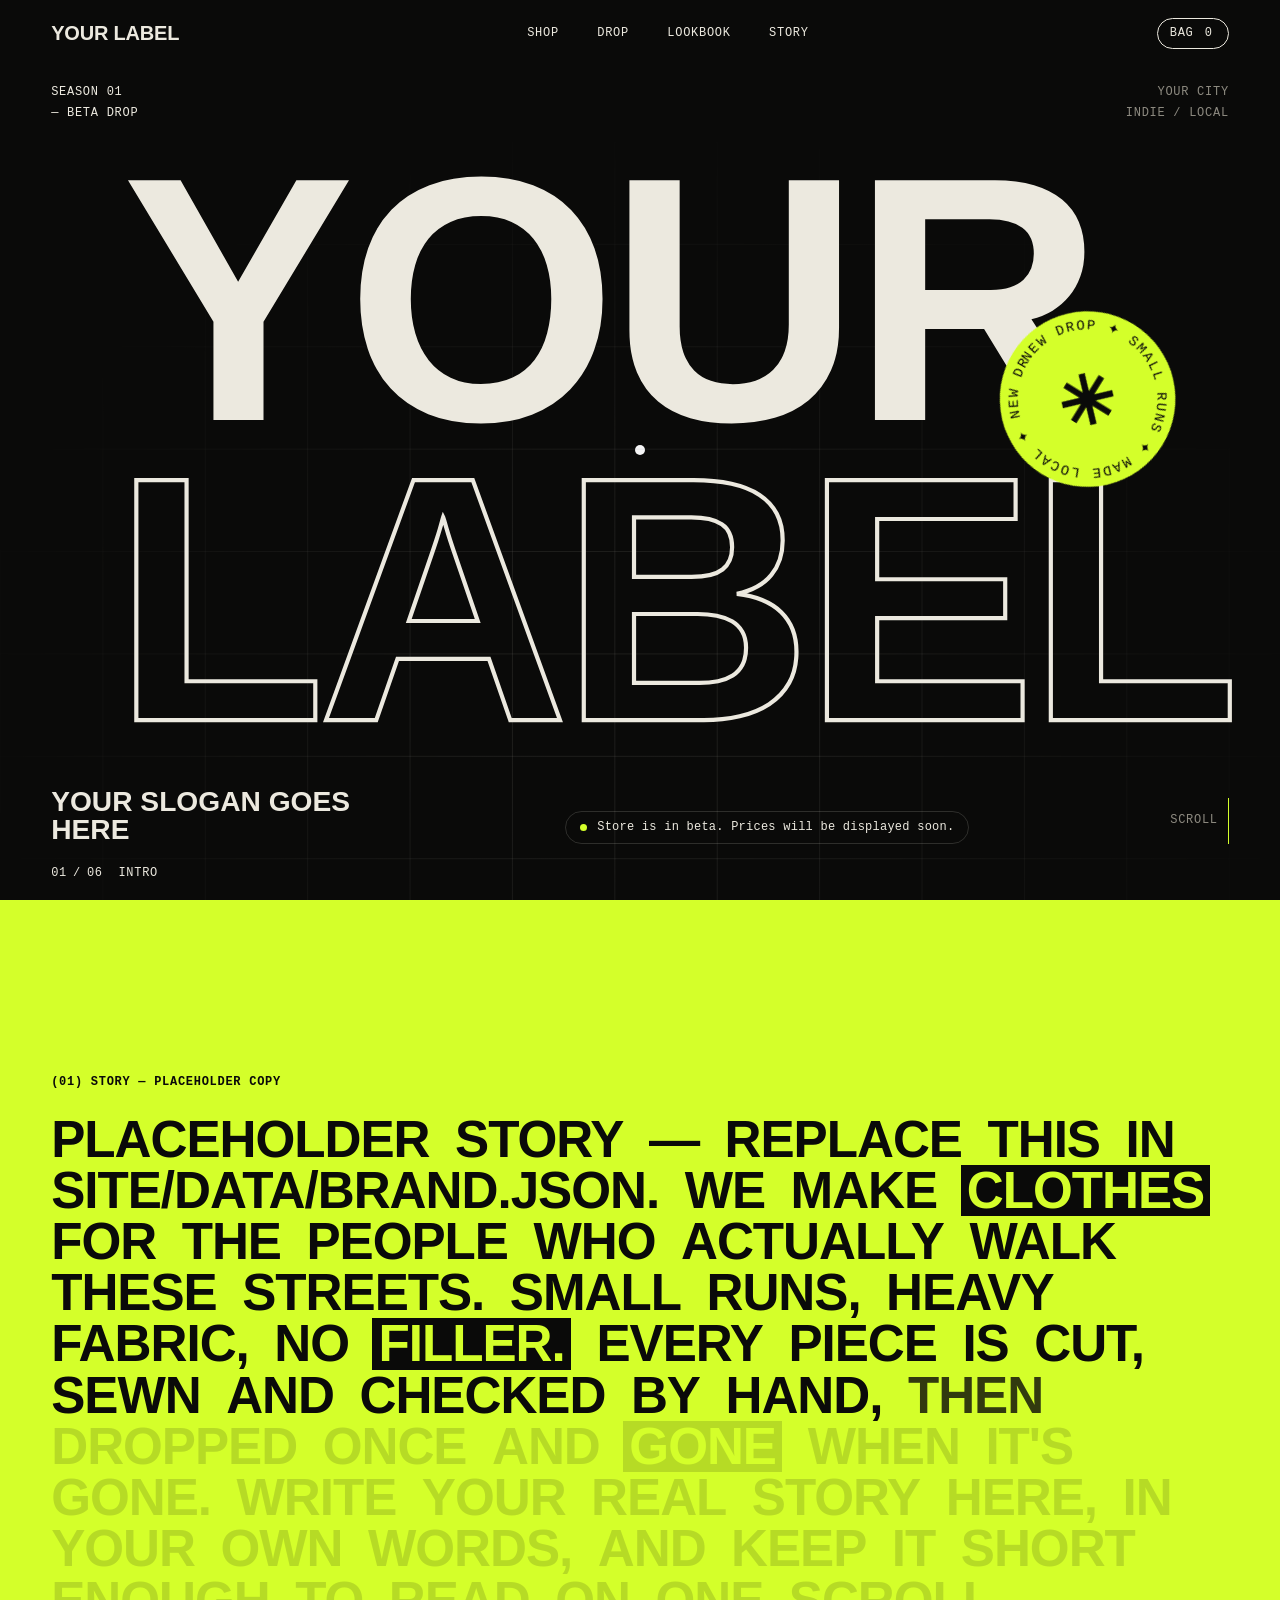
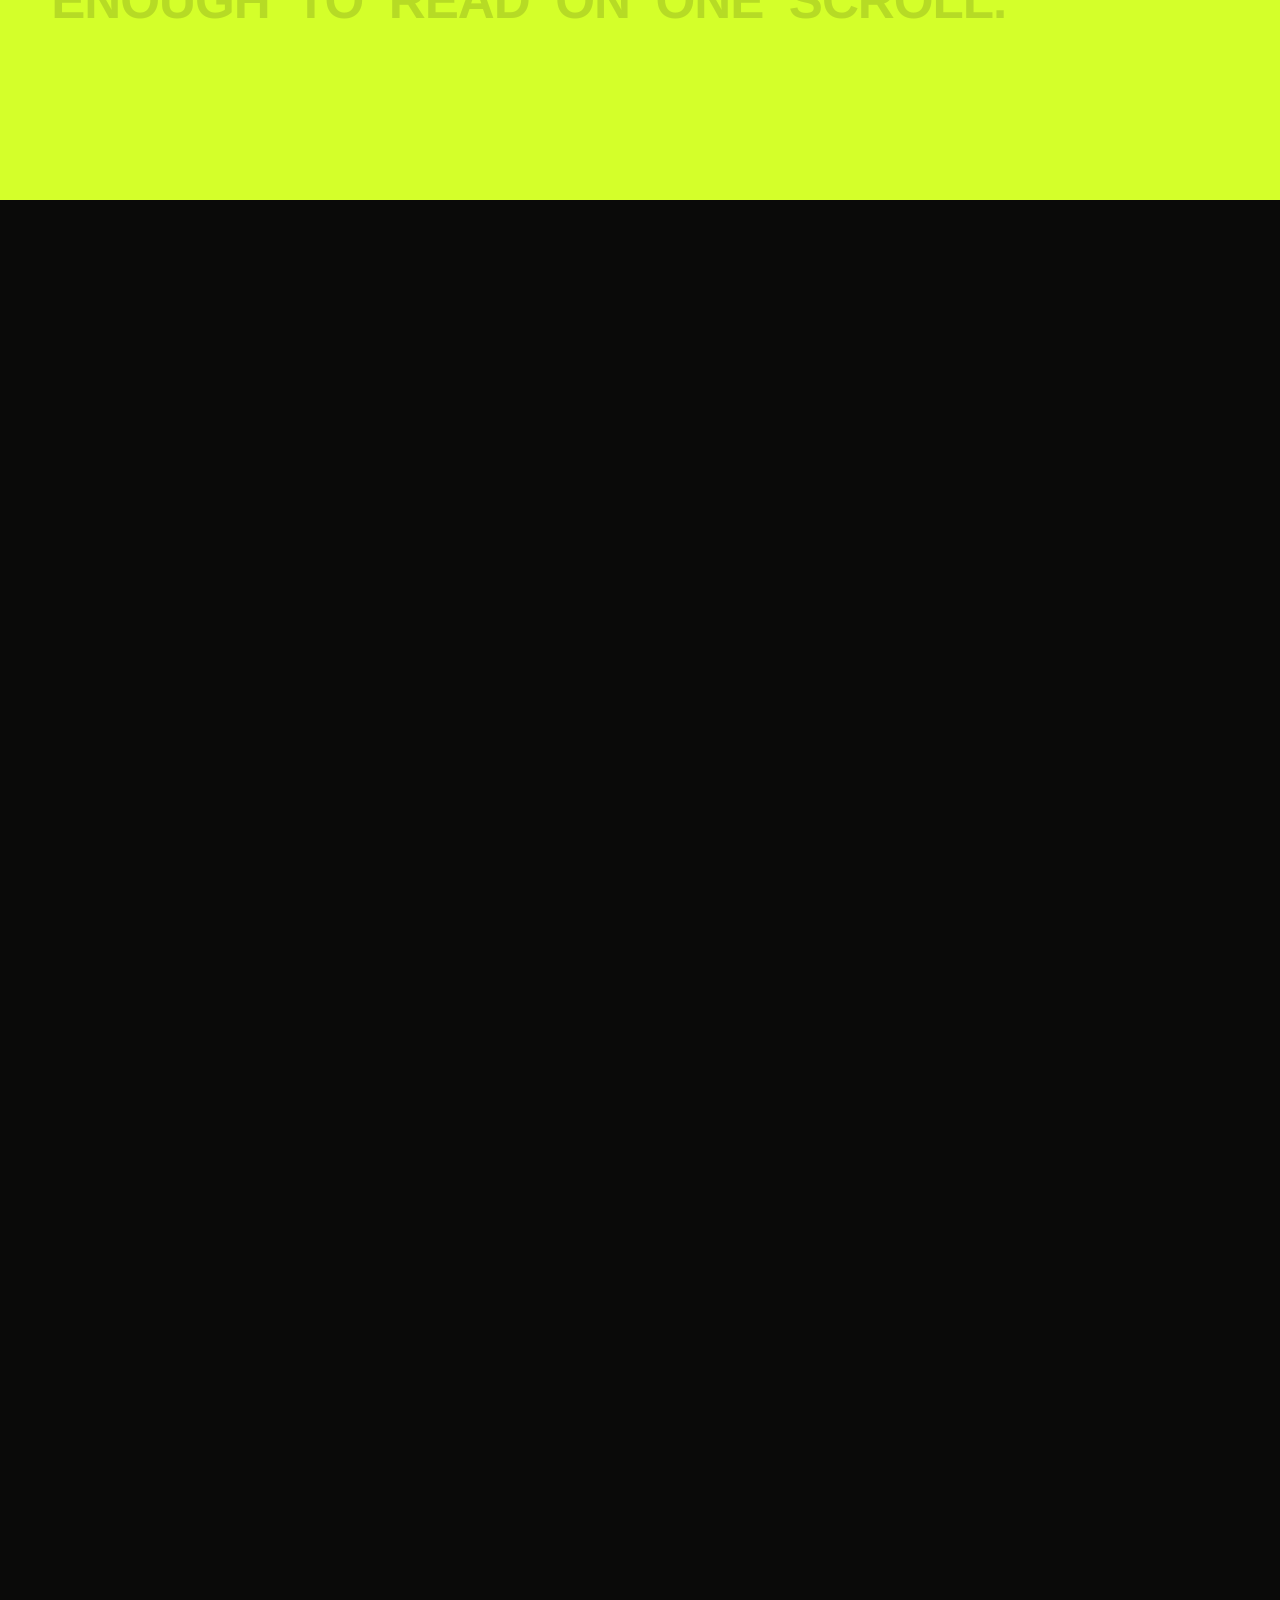
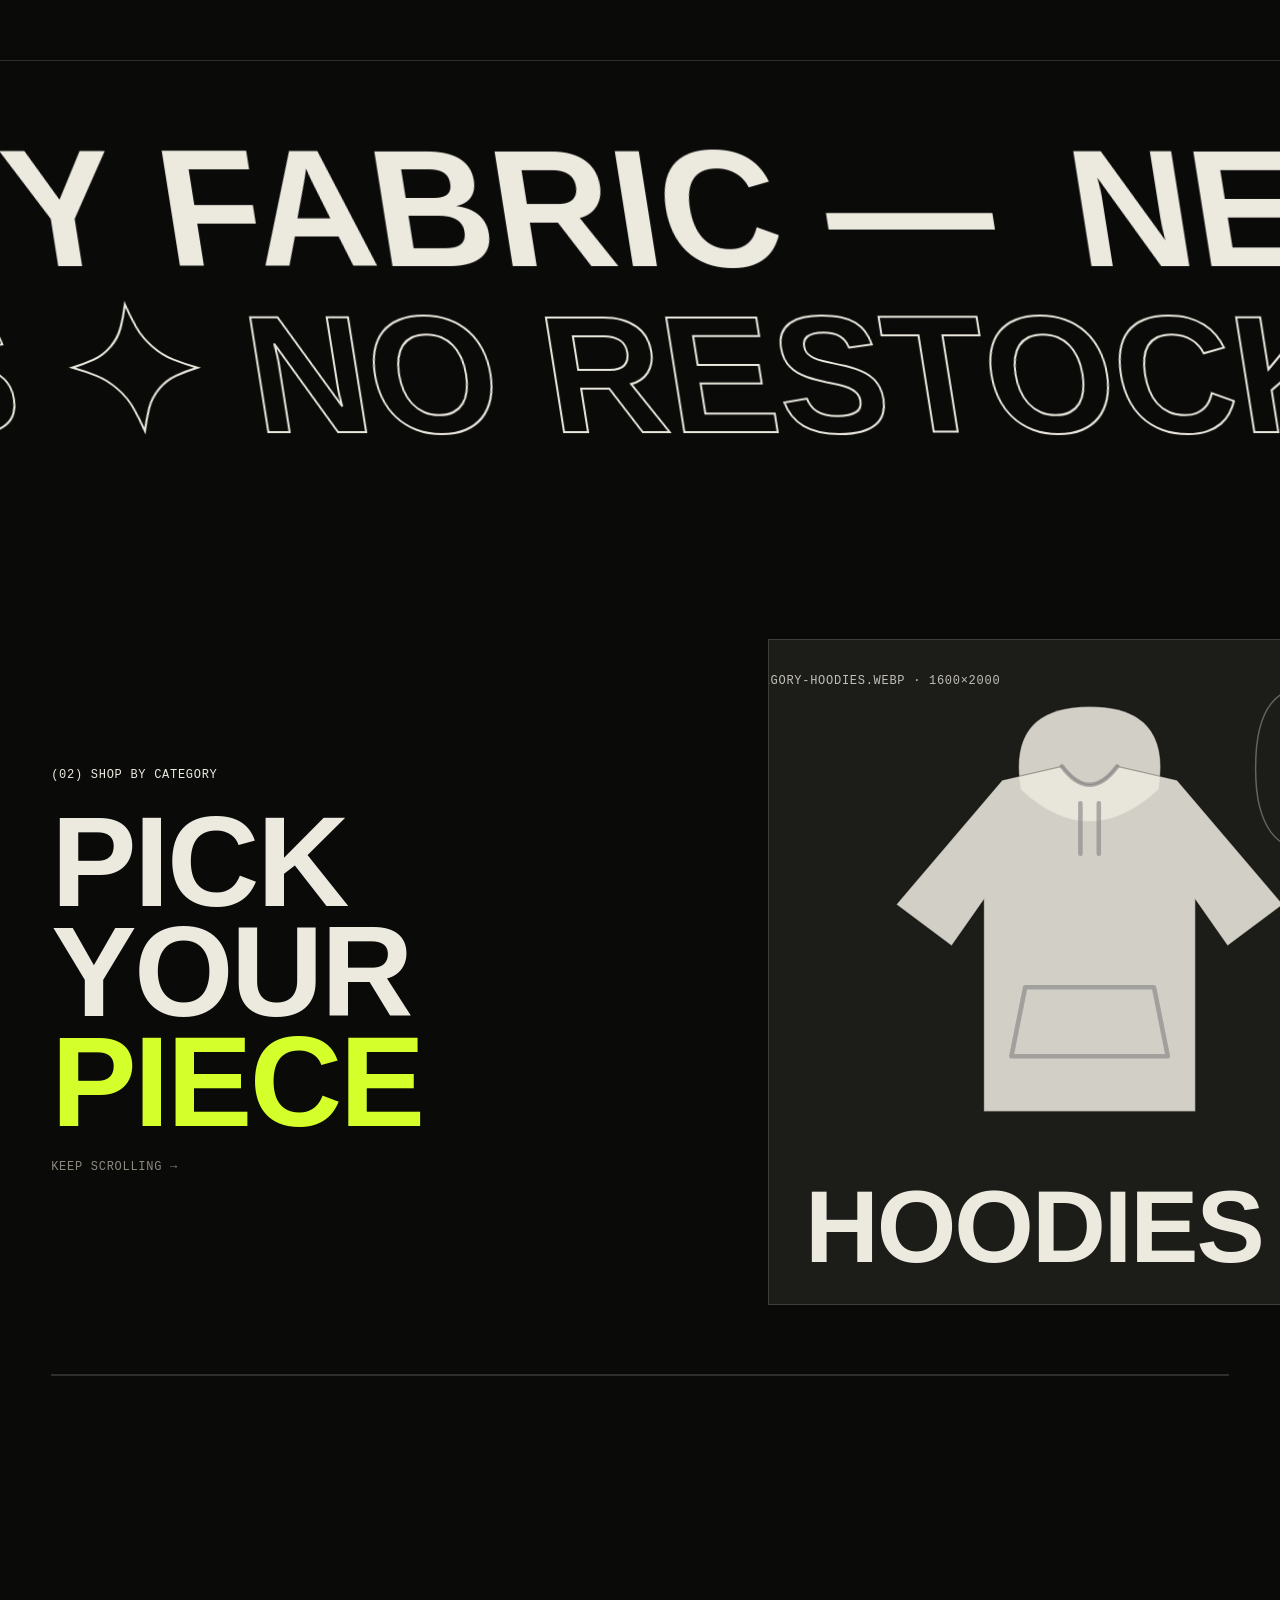
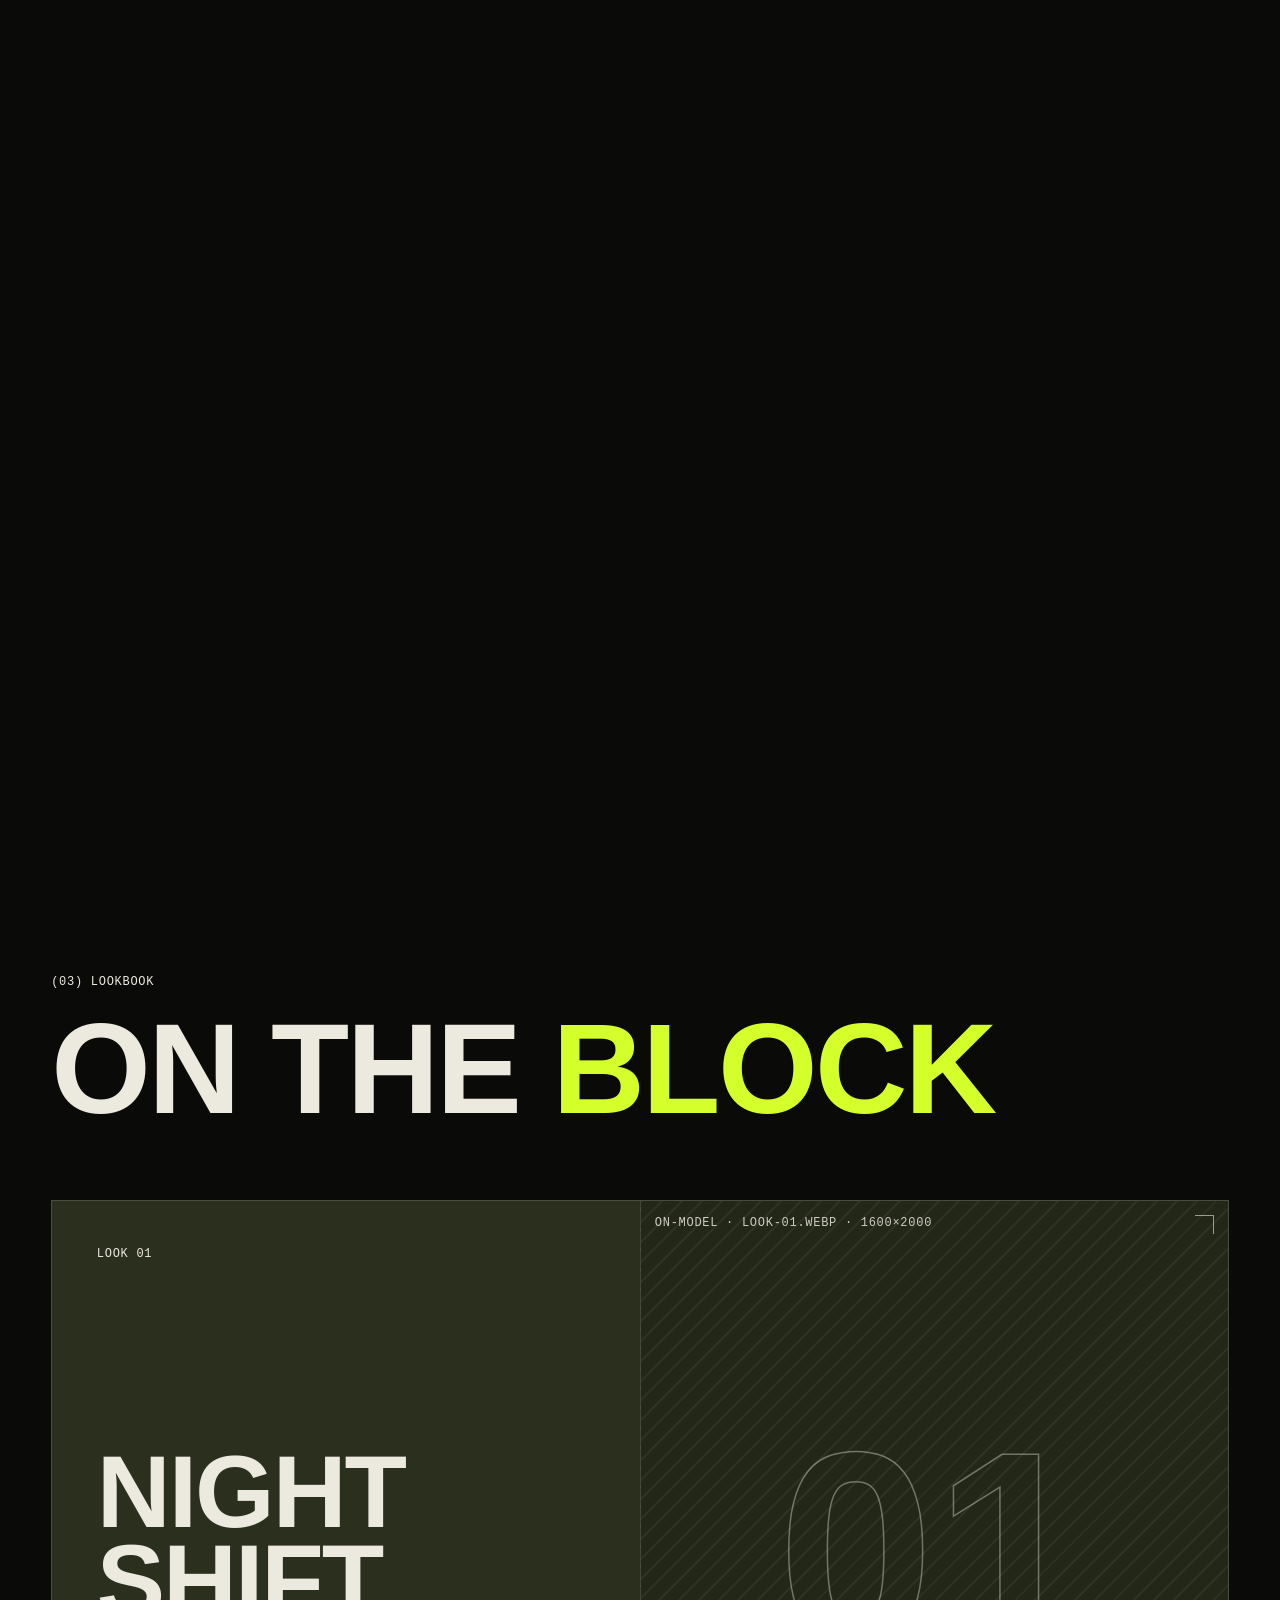
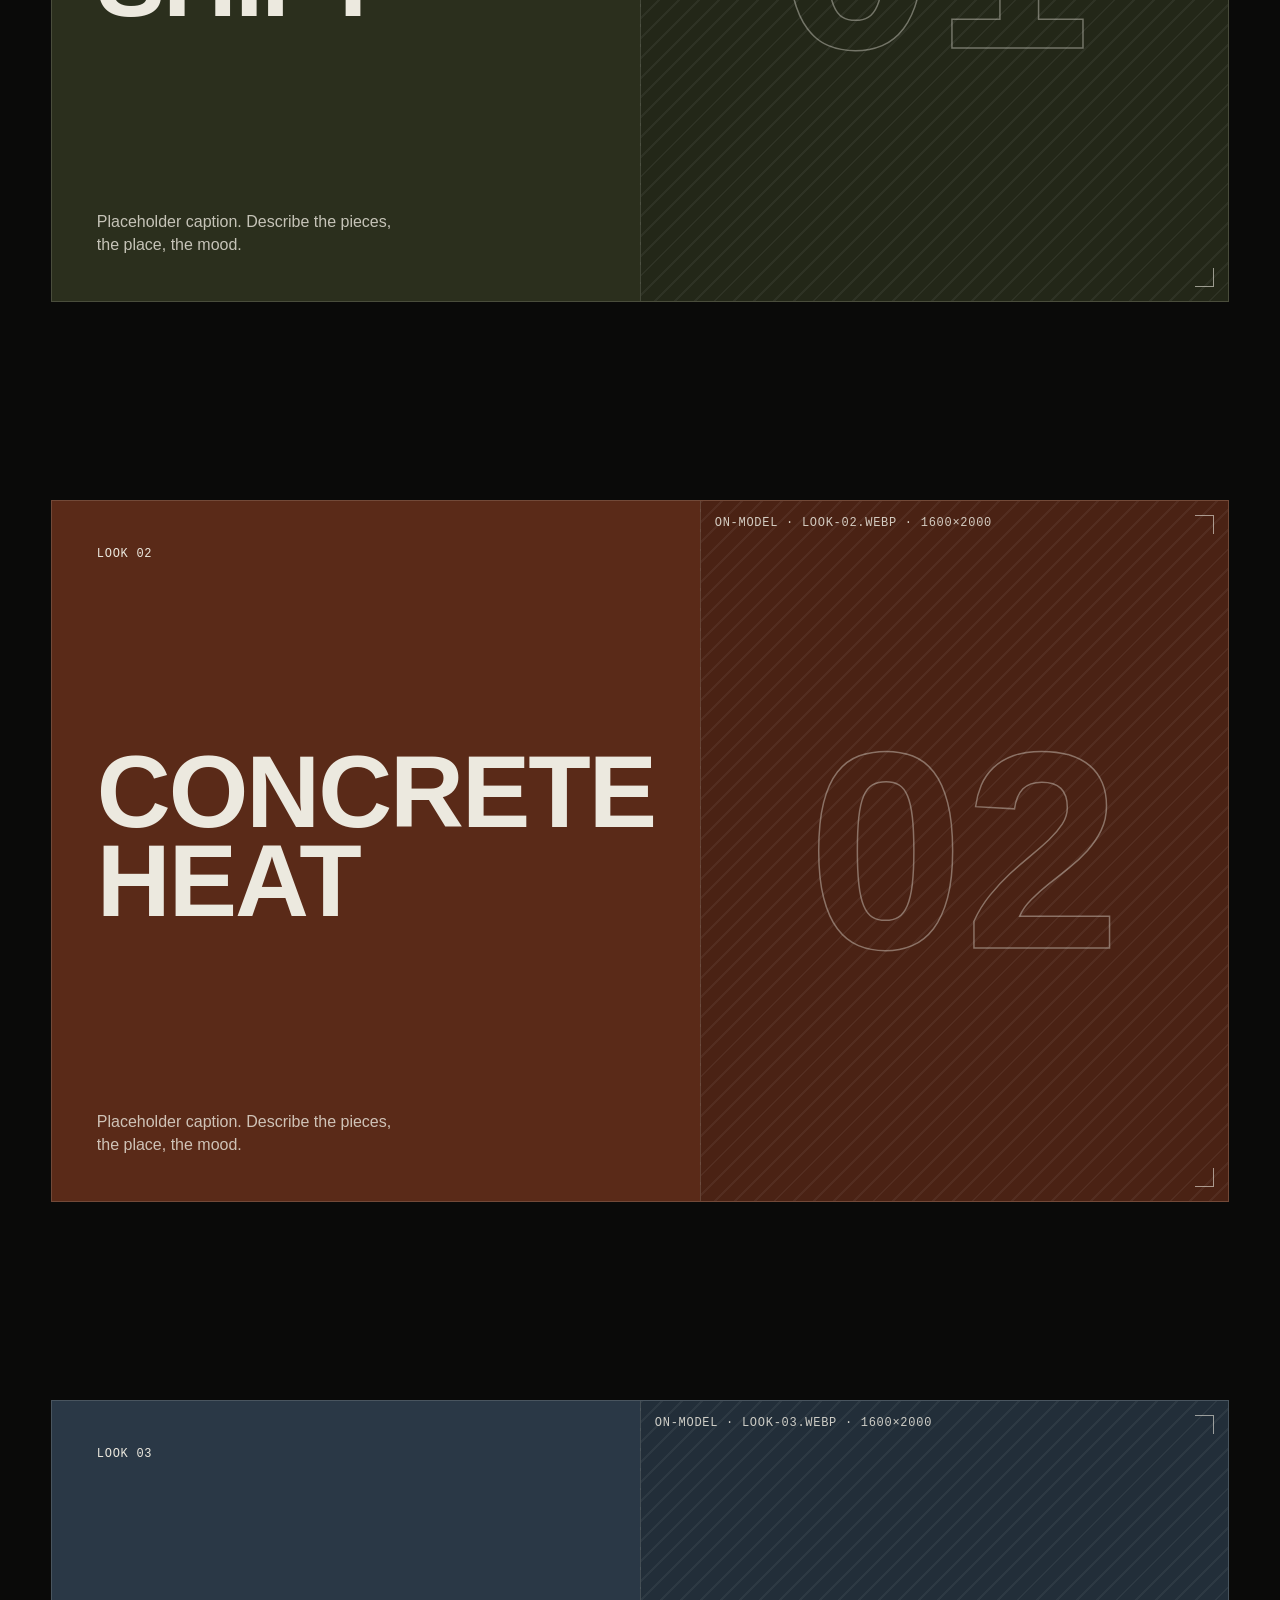
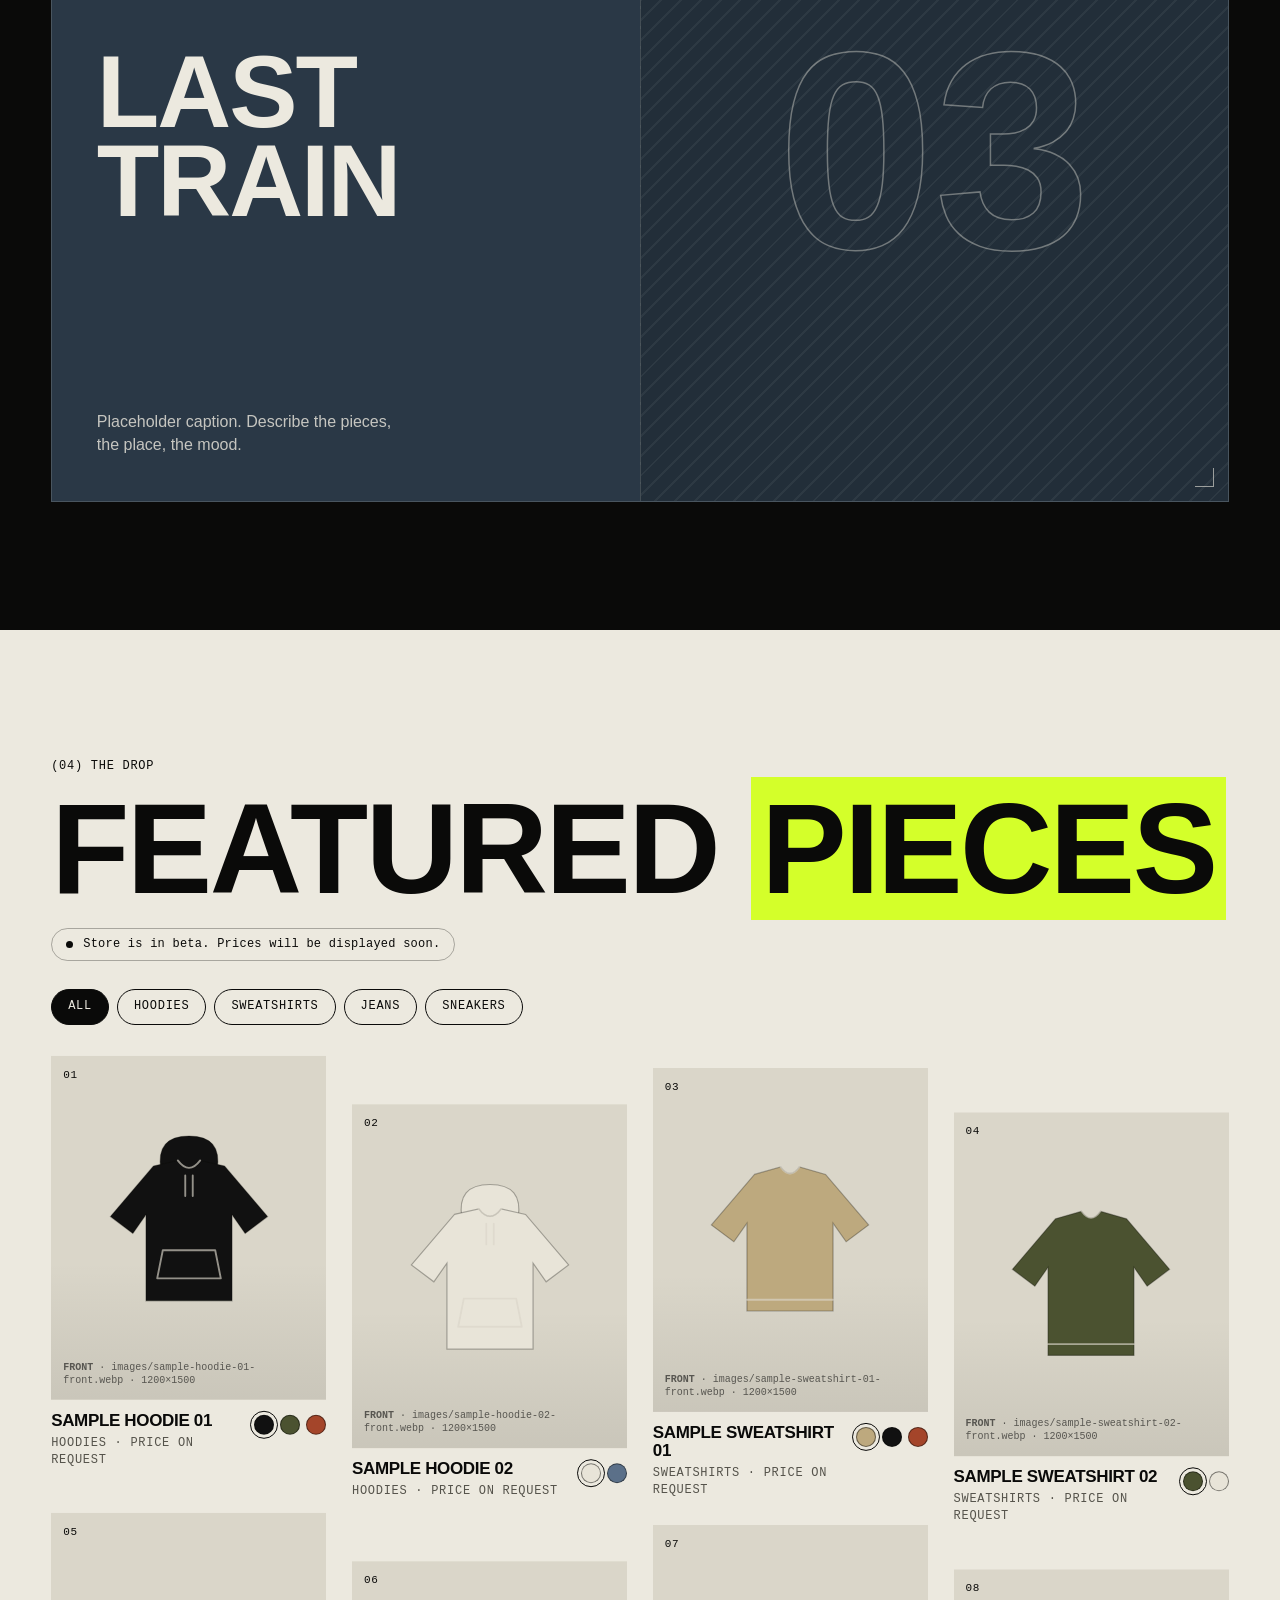
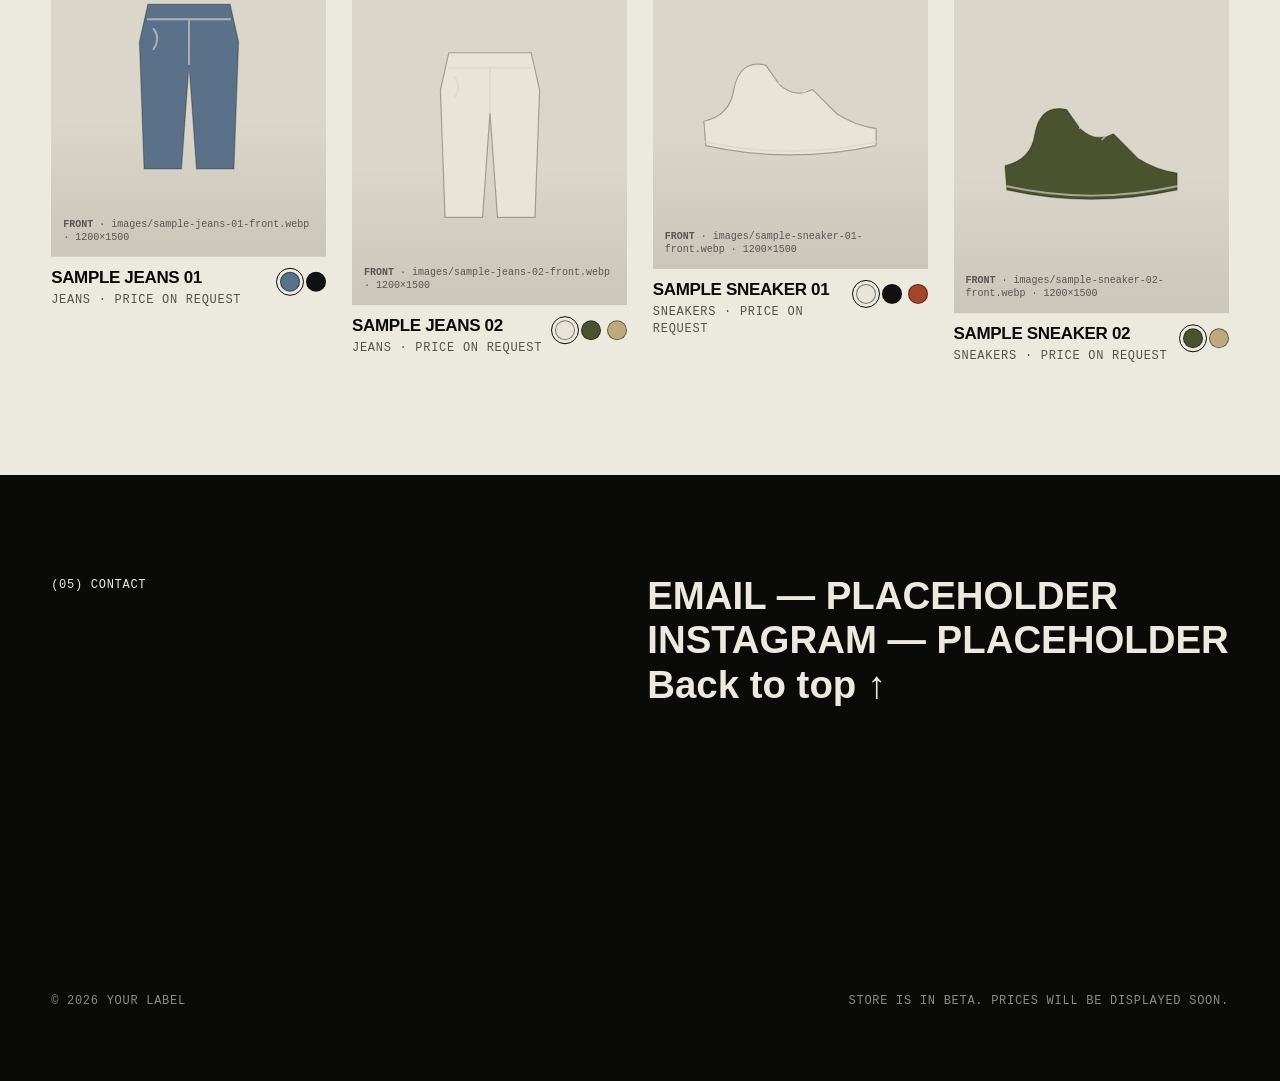
==== site/index.html @ 7adfc6be "Add streetwear storefront with scroll-driven motion Hero wordmark that stretches on scroll, circle-w" ====
<!doctype html>
<html lang="en" class="is-loading">
<head>
<meta charset="utf-8">
<meta name="viewport" content="width=device-width, initial-scale=1">
<title>Your Label — Your slogan goes here</title>
<meta name="description" content="Independent streetwear. Small runs, heavy fabric, one drop at a time.">
<meta name="theme-color" content="#0a0a09">
<link rel="preload" href="fonts/archivo-100-900.woff2" as="font" type="font/woff2" crossorigin>
<link rel="stylesheet" href="css/styles.css">
<noscript><style>.intro{display:none}html.is-loading{overflow:auto}</style></noscript>
<script src="js/app.js" defer></script>
</head>
<body>

<a class="skip" href="#products">Skip to products</a>

<!-- Intro -->
<div class="intro" aria-hidden="true">
  <div class="intro__count"><span data-intro-count>000</span><i>%</i></div>
  <div class="intro__name" data-brand="name">Your Label</div>
</div>

<div class="progress" aria-hidden="true"><i data-progress></i></div>

<!-- Nav -->
<header class="nav">
  <a class="nav__brand" href="#top" data-brand="name" data-cursor="Top">Your Label</a>
  <nav class="nav__links" aria-label="Primary">
    <a href="#categories" data-magnet>Shop</a>
    <a href="#products" data-magnet>Drop</a>
    <a href="#lookbook" data-magnet>Lookbook</a>
    <a href="#story" data-magnet>Story</a>
  </nav>
  <button class="nav__bag" type="button" data-open-bag data-magnet aria-haspopup="dialog">
    Bag <span class="nav__count" data-bag-count>0</span>
  </button>
</header>

<!-- Section counter -->
<div class="where" aria-hidden="true">
  <span data-where-i>01</span><span class="where__sep">/</span><span>06</span>
  <span class="where__name" data-where-name>Intro</span>
</div>

<main id="top">

<!-- 01 HERO -->
<section class="hero" id="hero" data-name="Intro">
  <div class="hero__pin">
    <div class="hero__grid" aria-hidden="true"></div>

    <div class="hero__meta hero__meta--tl mono">
      <span data-brand="season">Season 01</span>
      <span>— Beta drop</span>
    </div>
    <div class="hero__meta hero__meta--tr mono" aria-hidden="true">
      <span data-brand="location">Your City</span>
      <span>Indie / Local</span>
    </div>

    <svg class="hero__star" data-star viewBox="0 0 100 100" aria-hidden="true">
      <path fill="currentColor" d="M44 0h12l-2 36 26-26 8 8-26 26 36-2v12l-36-2 26 26-8 8-26-26 2 36H44l2-36-26 26-8-8 26-26-36 2V44l36 2-26-26 8-8 26 26z"/>
    </svg>

    <h1 class="hero__word" data-hero-word aria-label="Your Label">
      <span class="hero__line" data-hero-line><span class="hero__chars">YOUR</span></span>
      <span class="hero__line" data-hero-line><span class="hero__chars">LABEL</span></span>
    </h1>

    <svg class="badge" data-badge viewBox="0 0 200 200" aria-hidden="true">
      <defs><path id="circ" d="M100,100 m-78,0 a78,78 0 1,1 156,0 a78,78 0 1,1 -156,0"/></defs>
      <circle cx="100" cy="100" r="98" fill="var(--acid)"/>
      <text class="badge__text"><textPath href="#circ" startOffset="0">NEW DROP ✦ SMALL RUNS ✦ MADE LOCAL ✦ NEW DROP ✦ SMALL RUNS ✦ </textPath></text>
      <path d="M100 74v52M74 100h52M82 82l36 36M118 82l-36 36" stroke="#0a0a09" stroke-width="7" stroke-linecap="square"/>
    </svg>

    <div class="hero__bottom">
      <p class="hero__slogan" data-brand="slogan">Your slogan goes here</p>
      <p class="beta mono"><i></i>Store is in beta. Prices will be displayed soon.</p>
      <div class="hero__cue mono" aria-hidden="true"><span>Scroll</span><i></i></div>
    </div>
  </div>
</section>

<!-- 02 MANIFESTO / STORY -->
<section class="story" id="story" data-name="Story" data-theme="dark">
  <div class="story__pin">
    <div class="story__bg" data-story-bg></div>
    <div class="story__inner">
      <p class="story__tag mono">(01) Story — placeholder copy</p>
      <p class="story__text" data-story data-brand="story">Placeholder story. Edit site/data/brand.json.</p>
    </div>
  </div>
</section>

<!-- Marquee -->
<section class="marquee" aria-hidden="true" data-marquee-sec>
  <div class="marquee__row" data-marquee data-dir="1">
    <div class="marquee__track"><span>New drop — Season 01 — Made local — Heavy fabric — </span><span>New drop — Season 01 — Made local — Heavy fabric — </span></div>
  </div>
  <div class="marquee__row marquee__row--out" data-marquee data-dir="-1">
    <div class="marquee__track"><span>Small runs ✦ No restocks ✦ Cut &amp; sewn by hand ✦ </span><span>Small runs ✦ No restocks ✦ Cut &amp; sewn by hand ✦ </span></div>
  </div>
</section>

<!-- 03 CATEGORIES (pinned horizontal) -->
<section class="cats" id="categories" data-name="Shop" data-cats>
  <div class="cats__pin">
    <div class="cats__track" data-cats-track>
      <div class="cats__head">
        <p class="mono">(02) Shop by category</p>
        <h2>Pick your <em>piece</em></h2>
        <p class="cats__hint mono">Keep scrolling →</p>
      </div>
    </div>
    <div class="cats__bar" aria-hidden="true"><i data-cats-bar></i></div>
  </div>
</section>

<!-- 04 LOOKBOOK (stacked cards) -->
<section class="look" id="lookbook" data-name="Lookbook">
  <div class="look__head">
    <p class="mono">(03) Lookbook</p>
    <h2>On the <em>block</em></h2>
  </div>
  <div class="look__stack" data-look>
    <article class="look__card" data-look-card style="--tone:#2b2f1d">
      <div class="look__txt"><span class="mono">Look 01</span><h3>Night shift</h3><p>Placeholder caption. Describe the pieces, the place, the mood.</p></div>
      <div class="slot slot--dark"><span class="slot__tag mono">on-model · look-01.webp · 1600×2000</span><b>01</b></div>
    </article>
    <article class="look__card" data-look-card style="--tone:#5a2a18">
      <div class="look__txt"><span class="mono">Look 02</span><h3>Concrete heat</h3><p>Placeholder caption. Describe the pieces, the place, the mood.</p></div>
      <div class="slot slot--dark"><span class="slot__tag mono">on-model · look-02.webp · 1600×2000</span><b>02</b></div>
    </article>
    <article class="look__card" data-look-card style="--tone:#2a3846">
      <div class="look__txt"><span class="mono">Look 03</span><h3>Last train</h3><p>Placeholder caption. Describe the pieces, the place, the mood.</p></div>
      <div class="slot slot--dark"><span class="slot__tag mono">on-model · look-03.webp · 1600×2000</span><b>03</b></div>
    </article>
  </div>
</section>

<!-- 05 PRODUCTS -->
<section class="prods" id="products" data-name="Drop" data-theme="dark">
  <div class="prods__head">
    <div>
      <p class="mono">(04) The drop</p>
      <h2>Featured <em>pieces</em></h2>
    </div>
    <p class="beta beta--dark mono"><i></i>Store is in beta. Prices will be displayed soon.</p>
  </div>
  <div class="chips" data-chips role="group" aria-label="Filter by category"></div>
  <div class="prods__grid" data-grid></div>
</section>

</main>

<!-- 06 FOOTER -->
<footer class="foot" id="contact" data-name="Contact">
  <div class="foot__top">
    <p class="mono">(05) Contact</p>
    <ul class="foot__links">
      <li><a href="mailto:hello@example.com" data-brand-href="email" data-magnet>Email — placeholder</a></li>
      <li><a href="https://instagram.com/yourlabel" data-brand-href="instagram" data-magnet>Instagram — placeholder</a></li>
      <li><button type="button" data-top data-magnet>Back to top ↑</button></li>
    </ul>
  </div>
  <div class="foot__word" data-foot-word aria-hidden="true"></div>
  <div class="foot__base mono">
    <span>© <span data-year>2026</span> <span data-brand="name">Your Label</span></span>
    <span>Store is in beta. Prices will be displayed soon.</span>
  </div>
</footer>

<!-- Bag drawer -->
<div class="scrim" data-scrim hidden></div>
<aside class="bag" data-bag role="dialog" aria-modal="true" aria-label="Your bag" hidden>
  <div class="bag__head">
    <h2>Bag <span data-bag-count>0</span></h2>
    <button type="button" class="bag__close" data-close-bag aria-label="Close bag">Close ✕</button>
  </div>
  <ul class="bag__list" data-bag-list></ul>
  <p class="bag__empty" data-bag-empty>Your bag is empty.</p>
  <div class="bag__foot">
    <p class="mono">Price on request</p>
    <button type="button" class="btn btn--wide" disabled aria-disabled="true">Order request opens soon</button>
    <p class="mono bag__note">Store is in beta. Prices will be displayed soon.</p>
  </div>
</aside>

<div class="toast mono" data-toast role="status" aria-live="polite"></div>
<div class="cursor" data-cursor-el aria-hidden="true"><span></span></div>

</body>
</html>
---- site/css/styles.css ----
/* ───────── Fonts (self-hosted) ───────── */
@font-face{font-family:"Archivo";src:url("../fonts/archivo-100-900.woff2") format("woff2");font-weight:100 900;font-stretch:62% 125%;font-display:swap}
@font-face{font-family:"Space Mono";src:url("../fonts/space-mono-400.woff2") format("woff2");font-weight:400;font-display:swap}
@font-face{font-family:"Space Mono";src:url("../fonts/space-mono-700.woff2") format("woff2");font-weight:700;font-display:swap}

/* ───────── Tokens ───────── */
:root{
  --ink:#0a0a09; --ink-2:#151513; --bone:#ece9df; --bone-2:#dad6c9; --acid:#d4ff2a; --mute:#8d8a80;
  --line:rgba(236,233,223,.16);
  --display:"Archivo","Arial Narrow",Arial,sans-serif;
  --mono:"Space Mono",ui-monospace,Menlo,monospace;
  --pad:clamp(16px,4vw,56px);
  --vh:100vh;               /* overwritten in px by JS so pinned maths matches CSS */
  --focus:var(--acid);
  --ease:cubic-bezier(.7,0,.2,1);
}
*{box-sizing:border-box;margin:0;padding:0}
html{background:var(--ink);color:var(--bone);-webkit-text-size-adjust:100%;scroll-behavior:smooth}
html.is-loading{overflow:hidden}
html.rm{scroll-behavior:auto}
body{font-family:var(--display);font-weight:500;font-size:16px;line-height:1.45;overflow-x:hidden;-webkit-font-smoothing:antialiased}
img,svg{display:block}
a{color:inherit;text-decoration:none}
button{font:inherit;color:inherit;background:none;border:0;cursor:pointer}
ul{list-style:none}
:focus-visible{outline:3px solid var(--focus);outline-offset:3px}
.mono{font-family:var(--mono);font-size:12px;letter-spacing:.06em;text-transform:uppercase;font-weight:400}
h1,h2,h3{font-weight:900;text-transform:uppercase;line-height:.86;letter-spacing:-.02em;font-variation-settings:"wdth" 78}
h2{font-size:clamp(46px,10vw,150px)}
h2 em{font-style:normal;color:var(--acid)}
.skip{position:fixed;left:12px;top:-60px;z-index:10000;background:var(--acid);color:var(--ink);padding:10px 14px;font-weight:700}
.skip:focus{top:12px}

/* ───────── Intro ───────── */
.intro{position:fixed;inset:0;z-index:9000;background:var(--ink);display:flex;flex-direction:column;justify-content:space-between;padding:var(--pad);
  transition:clip-path .9s var(--ease);clip-path:inset(0 0 0 0)}
.intro__count{font-weight:900;font-size:clamp(90px,24vw,360px);line-height:.8;font-variation-settings:"wdth" 70;color:var(--acid);align-self:flex-start}
.intro__count i{font-style:normal;font-size:.35em;vertical-align:top;margin-left:.1em}
.intro__name{font-family:var(--mono);text-transform:uppercase;letter-spacing:.08em;font-size:12px;align-self:flex-end}
html:not(.is-loading) .intro{clip-path:inset(0 0 100% 0);pointer-events:none}
html.rm .intro{display:none}

/* ───────── Progress + nav + section counter ───────── */
.progress{position:fixed;left:0;top:0;right:0;height:3px;z-index:800}
.progress i{display:block;height:100%;background:var(--acid);transform:scaleX(0);transform-origin:0 50%}
.nav{position:fixed;inset:0 0 auto 0;z-index:700;display:flex;justify-content:space-between;align-items:center;padding:18px var(--pad);
  color:var(--nav,#ece9df);transition:color .3s;pointer-events:none}
.nav>*{pointer-events:auto}
.nav__brand{font-weight:900;text-transform:uppercase;letter-spacing:-.01em;font-size:20px;font-variation-settings:"wdth" 80}
.nav__links{display:flex;gap:clamp(14px,3vw,40px);font-family:var(--mono);font-size:12px;text-transform:uppercase;letter-spacing:.06em}
.nav__links a,.nav__bag{display:inline-block;position:relative}
.nav__links a::after{content:"";position:absolute;left:0;right:0;bottom:-3px;height:1px;background:currentColor;transform:scaleX(0);transform-origin:0 50%;transition:transform .35s var(--ease)}
.nav__links a:hover::after,.nav__links a:focus-visible::after{transform:scaleX(1)}
.nav__bag{font-family:var(--mono);font-size:12px;text-transform:uppercase;letter-spacing:.06em;border:1px solid currentColor;border-radius:99px;padding:6px 12px}
.nav__count{display:inline-block;min-width:1.2em;text-align:center}
.nav__bag.bump{animation:bump .5s var(--ease)}
@keyframes bump{40%{transform:scale(1.18)}}
.where{position:fixed;left:var(--pad);bottom:18px;z-index:700;color:var(--where,#ece9df);transition:color .3s;display:flex;gap:.5em;align-items:baseline;
  font-family:var(--mono);font-size:12px;letter-spacing:.06em;text-transform:uppercase;pointer-events:none}
.where__name{margin-left:.8em;display:inline-block}
.where__name.swap{animation:swap .45s var(--ease)}
@keyframes swap{from{transform:translateY(100%);opacity:0}}

/* ───────── Hero ───────── */
.hero{position:relative;height:calc(var(--vh)*2)}
.hero__pin{position:sticky;top:0;height:var(--vh);overflow:hidden;background:var(--ink)}
.hero__grid{position:absolute;inset:-10% 0;background-image:linear-gradient(var(--line) 1px,transparent 1px),linear-gradient(90deg,var(--line) 1px,transparent 1px);
  background-size:8vw 8vw;opacity:.55;-webkit-mask-image:radial-gradient(ellipse at center,#000 20%,transparent 75%);mask-image:radial-gradient(ellipse at center,#000 20%,transparent 75%)}
.hero__meta{position:absolute;top:84px;display:flex;flex-direction:column;gap:4px}
.hero__meta--tl{left:var(--pad)} .hero__meta--tr{right:var(--pad);text-align:right;color:var(--mute)}
.hero__star{position:absolute;color:var(--acid);width:clamp(60px,12vw,190px);left:10vw;top:22%;will-change:transform}
.hero__word{position:absolute;left:0;right:0;top:50%;transform:translateY(-50%);text-align:center;font-size:20vw;line-height:.8;letter-spacing:-.025em;
  font-variation-settings:"wdth" 62;font-weight:900;text-transform:uppercase;white-space:nowrap}
.hero__line{display:block;overflow:hidden;padding:.03em 0}
.hero__line:nth-child(2) .hero__chars{color:transparent;-webkit-text-stroke:max(2px,.012em) var(--bone)}
.hero__chars{display:inline-block;will-change:transform}
.char{display:inline-block;transform:translateY(112%);transition:transform 1s var(--ease);transition-delay:calc(var(--i)*55ms + 350ms)}
html:not(.is-loading) .char{transform:none}
html.rm .char{transform:none;transition:none}
.badge{position:absolute;right:8vw;bottom:20%;width:clamp(96px,14vw,200px);will-change:transform}
.badge__text{font-family:var(--mono);font-size:15.5px;letter-spacing:.12em;fill:#0a0a09;text-transform:uppercase}
.hero__bottom{position:absolute;left:var(--pad);right:var(--pad);bottom:56px;display:flex;justify-content:space-between;align-items:flex-end;gap:16px}
.hero__slogan{font-weight:800;font-size:clamp(18px,2.2vw,30px);text-transform:uppercase;font-variation-settings:"wdth" 85;max-width:20ch;line-height:1}
.beta{display:inline-flex;align-items:center;gap:10px;border:1px solid var(--line);border-radius:99px;padding:7px 14px;color:var(--bone);text-transform:none;letter-spacing:.02em;font-size:12px}
.beta i{width:7px;height:7px;border-radius:50%;background:var(--acid);animation:pulse 1.8s infinite}
.beta--dark{color:var(--ink);border-color:rgba(10,10,9,.3)}
.beta--dark i{background:var(--ink)}
@keyframes pulse{50%{opacity:.25;transform:scale(.7)}}
.hero__cue{display:flex;align-items:center;gap:10px;color:var(--mute)}
.hero__cue i{width:1px;height:46px;background:linear-gradient(var(--acid) 50%,transparent 50%) 0 0/1px 200%;animation:cue 1.6s linear infinite}
@keyframes cue{to{background-position:0 -100%}}

/* ───────── Story (circle wipe + word scrub) ───────── */
.story{position:relative;height:calc(var(--vh)*4.4);margin-top:calc(var(--vh)*-1);z-index:3}
.story__pin{position:sticky;top:0;height:var(--vh);display:flex;align-items:center;overflow:hidden}
.story__bg{position:absolute;inset:0;background:var(--acid);clip-path:circle(var(--r,0px) at 50% 50%)}
.story__inner{position:relative;padding:0 var(--pad);color:var(--ink);max-width:1500px;margin:0 auto;opacity:var(--o,0)}
.story__tag{margin-bottom:22px;font-weight:700}
.story__text{font-weight:900;font-size:clamp(22px,min(4vw,6.4vh),70px);line-height:1;letter-spacing:-.02em;text-transform:uppercase;font-variation-settings:"wdth" 88}
.w{display:inline-block;opacity:.14;margin-right:.24em}
.w.hl{background:var(--ink);color:var(--acid);padding:0 .12em;margin-left:-.04em}
html.rm .story__bg{clip-path:none} html.rm .story__inner{opacity:1} html.rm .w{opacity:1}

/* ───────── Marquee ───────── */
.marquee{background:var(--ink);padding:clamp(24px,5vw,70px) 0;overflow:hidden;border-top:1px solid var(--line);position:relative;z-index:4}
.marquee__row{overflow:hidden}
.marquee__track{display:flex;width:max-content;will-change:transform}
.marquee__track span{white-space:pre;font-weight:900;text-transform:uppercase;font-size:clamp(64px,13vw,210px);line-height:1;font-variation-settings:"wdth" 70;padding-right:.2em}
.marquee__row--out .marquee__track span{color:transparent;-webkit-text-stroke:2px var(--bone)}

/* ───────── Categories (pinned horizontal) ───────── */
.cats{position:relative;background:var(--ink);z-index:4}
.cats__pin{position:sticky;top:0;height:var(--vh);overflow:hidden;display:flex;align-items:center}
.cats__track{position:relative;display:flex;align-items:center;will-change:transform;padding:0 var(--pad)}
.cats__head{flex:none;width:min(80vw,640px);margin-right:6vw;display:flex;flex-direction:column;gap:22px}
.cats__hint{color:var(--mute)}
.cat{flex:none;position:relative;width:min(64vw,720px);height:min(calc(var(--vh)*.74),780px);margin-right:4vw;overflow:hidden;background:var(--tone,#1a1a17);display:block;border:1px solid var(--line)}
.cat:last-child{margin-right:8vw}
.cat__media{position:absolute;inset:0 -14% 0 -14%;will-change:transform;transition:scale .8s var(--ease)}
.cat:hover .cat__media,.cat:focus-visible .cat__media{scale:1.06}
.cat__fig{position:absolute;left:50%;top:44%;width:min(70%,460px);transform:translate(-50%,-50%);color:rgba(236,233,223,.88)}
.cat__num{position:absolute;right:5%;top:2%;font-weight:900;font-size:clamp(100px,18vw,260px);line-height:1;color:transparent;-webkit-text-stroke:1.5px rgba(236,233,223,.35);font-variation-settings:"wdth" 70}
.cat__tag{position:absolute;left:5%;top:5%;opacity:.8;max-width:60%}
.cat__name{position:absolute;left:5%;bottom:5%;right:5%;display:flex;align-items:flex-end;justify-content:space-between;gap:12px}
.cat__name h3{font-size:clamp(44px,8vw,130px);transition:color .4s,-webkit-text-stroke-color .4s;color:var(--bone)}
.cat:hover h3,.cat:focus-visible h3{color:var(--acid)}
.cat__count{flex:none;border:1px solid currentColor;border-radius:99px;padding:6px 12px}
.cats__bar{position:absolute;left:var(--pad);right:var(--pad);bottom:46px;height:2px;background:var(--line)}
.cats__bar i{display:block;height:100%;background:var(--acid);transform:scaleX(0);transform-origin:0 50%}

/* ───────── Placeholder photo slots ───────── */
.slot{position:relative;overflow:hidden;background:repeating-linear-gradient(135deg,rgba(255,255,255,.05) 0 2px,transparent 2px 14px),rgba(0,0,0,.18);display:grid;place-items:center}
.slot b{font-weight:900;font-size:clamp(120px,22vw,320px);line-height:1;color:transparent;-webkit-text-stroke:1.5px rgba(236,233,223,.4);font-variation-settings:"wdth" 70}
.slot__tag{position:absolute;left:14px;top:14px;opacity:.85}
.slot::before,.slot::after{content:"";position:absolute;width:18px;height:18px;border:0 solid currentColor;opacity:.6}
.slot::before{right:14px;bottom:14px;border-width:0 1px 1px 0}.slot::after{right:14px;top:14px;border-width:1px 1px 0 0}

/* ───────── Lookbook (stacking cards) ───────── */
.look{background:var(--ink);padding:clamp(60px,10vw,140px) var(--pad) clamp(60px,10vw,140px);position:relative;z-index:4}
.look__head{display:flex;flex-direction:column;gap:22px;margin-bottom:clamp(30px,6vw,80px)}
.look__card{position:sticky;top:calc(var(--vh)*.1 + var(--i)*16px);height:calc(var(--vh)*.78);margin-bottom:22vh;background:var(--tone);display:grid;grid-template-columns:1fr 1fr;
  border:1px solid var(--line);transform-origin:50% 0;will-change:transform,filter;overflow:hidden}
.look__card:last-child{margin-bottom:0}
.look__txt{padding:clamp(20px,3.5vw,56px);display:flex;flex-direction:column;justify-content:space-between;gap:20px}
.look__txt h3{font-size:clamp(48px,8vw,130px)}
.look__txt p:not(.mono){max-width:34ch;color:rgba(236,233,223,.8)}
.look__card .slot{border-left:1px solid var(--line)}

/* ───────── Products ───────── */
.prods{background:var(--bone);color:var(--ink);padding:clamp(60px,10vw,140px) var(--pad);position:relative;z-index:4;--focus:#0a0a09}
.prods h2 em{color:var(--ink);background:var(--acid);padding:0 .08em}
.prods__head{display:flex;justify-content:space-between;align-items:flex-end;gap:24px;flex-wrap:wrap;margin-bottom:28px}
.prods__head .mono{margin-bottom:18px}
.prods__head .beta{margin-bottom:0}
.chips{display:flex;gap:8px;flex-wrap:wrap;margin-bottom:clamp(28px,4vw,56px)}
.chip{font-family:var(--mono);font-size:12px;letter-spacing:.06em;text-transform:uppercase;border:1px solid var(--ink);border-radius:99px;padding:8px 16px;transition:background .25s,color .25s}
.chip:hover{background:rgba(10,10,9,.08)}
.chip[aria-pressed="true"]{background:var(--ink);color:var(--bone)}
.prods__grid{display:grid;grid-template-columns:repeat(4,1fr);gap:clamp(12px,2vw,28px);align-items:start}
.card{position:relative;display:block}
.card.in{animation:rise .8s var(--ease) both;animation-delay:calc(var(--n,0)*70ms)}
@keyframes rise{from{opacity:0;transform:translateY(40px)}}
.card__tile{position:relative;aspect-ratio:4/5;background:var(--bone-2);overflow:hidden;isolation:isolate}
.card__fig{position:absolute;left:50%;top:50%;width:68%;transform:translate(-50%,-50%);color:var(--c,#111);transition:transform .7s var(--ease),color .4s;z-index:1}
.card__fig svg{width:100%;height:auto;overflow:visible}
.card__tile:hover .card__fig{transform:translate(-50%,-50%) scaleX(-1) rotate(-3deg)}
.card__idx{position:absolute;left:12px;top:12px;font-family:var(--mono);font-size:11px;letter-spacing:.06em;z-index:2}
.card__slot{position:absolute;left:12px;right:12px;bottom:12px;font-family:var(--mono);font-size:10px;line-height:1.35;opacity:.6;z-index:2;transition:opacity .3s}
.card__tile::after{content:"";position:absolute;inset:0;background:linear-gradient(transparent 60%,rgba(10,10,9,.08))}
.card__sizes{position:absolute;left:0;right:0;bottom:0;z-index:3;display:flex;flex-wrap:wrap;gap:6px;padding:12px;background:var(--ink);transform:translateY(101%);transition:transform .45s var(--ease)}
.card:hover .card__sizes,.card:focus-within .card__sizes{transform:none}
.card__sizes span{font-family:var(--mono);font-size:10px;color:var(--bone);text-transform:uppercase;letter-spacing:.06em;width:100%;opacity:.7}
.size{min-width:38px;height:34px;padding:0 8px;border:1px solid rgba(236,233,223,.45);color:var(--bone);font-family:var(--mono);font-size:12px;transition:background .2s,color .2s,border-color .2s}
.size:hover,.size:focus-visible{background:var(--acid);color:var(--ink);border-color:var(--acid)}
.card__sizes{--focus:#d4ff2a}
.card__info{display:flex;justify-content:space-between;align-items:flex-start;gap:10px;padding-top:12px}
.card__name{font-weight:800;text-transform:uppercase;font-size:17px;line-height:1.05;font-variation-settings:"wdth" 88}
.card__meta{margin-top:5px;color:#55534b}
.card__sw{display:flex;gap:6px;padding-top:3px}
.sw{width:20px;height:20px;border-radius:50%;background:var(--sw);border:1px solid rgba(10,10,9,.5);position:relative}
.sw[aria-pressed="true"]::after{content:"";position:absolute;inset:-5px;border:1.5px solid var(--ink);border-radius:50%}
@media (hover:none){.card__sizes{transform:none;position:static;padding:10px 0 0;background:none}.card__sizes span{color:var(--ink)}.size{color:var(--ink);border-color:rgba(10,10,9,.5)}}

/* ───────── Footer ───────── */
.foot{background:var(--ink);padding:clamp(60px,8vw,110px) var(--pad) 70px;position:relative;z-index:4}
.foot__top{display:flex;justify-content:space-between;gap:24px;flex-wrap:wrap;margin-bottom:clamp(40px,8vw,110px)}
.foot__links{display:flex;flex-direction:column;gap:6px;font-weight:800;text-transform:uppercase;font-size:clamp(22px,3vw,40px);font-variation-settings:"wdth" 80;line-height:1}
.foot__links a,.foot__links button{display:inline-block;transition:color .25s}
.foot__links a:hover,.foot__links button:hover{color:var(--acid)}
.foot__word{display:flex;justify-content:center;align-items:flex-end;white-space:nowrap;color:var(--acid);font-weight:900;text-transform:uppercase;line-height:.78;font-size:20vw;overflow:hidden;padding-bottom:.02em;letter-spacing:-.02em}
.foot__word .fc{display:inline-block;transform:translateY(105%);transition:transform 1s var(--ease);transition-delay:calc(var(--i)*45ms);font-variation-settings:"wdth" var(--fw,90)}
.foot__word.in .fc{transform:none}
html.rm .foot__word .fc{transform:none;transition:none}
.foot__base{display:flex;justify-content:space-between;gap:12px;flex-wrap:wrap;margin-top:34px;color:var(--mute)}

/* ───────── Bag ───────── */
.scrim{position:fixed;inset:0;z-index:950;background:rgba(10,10,9,.6);opacity:0;transition:opacity .4s}
.scrim.is-open{opacity:1}
.bag{position:fixed;top:0;right:0;bottom:0;width:min(440px,100vw);z-index:960;background:var(--bone);color:var(--ink);display:flex;flex-direction:column;
  transform:translateX(102%);transition:transform .55s var(--ease);--focus:#0a0a09}
.bag.is-open{transform:none}
.bag__head{display:flex;justify-content:space-between;align-items:center;padding:20px 22px;border-bottom:1px solid rgba(10,10,9,.2)}
.bag__head h2{font-size:44px}
.bag__close{font-family:var(--mono);font-size:12px;text-transform:uppercase;letter-spacing:.06em;border:1px solid var(--ink);border-radius:99px;padding:7px 14px}
.bag__list{flex:1;overflow:auto;padding:6px 22px}
.bag__empty{padding:24px 22px;color:#55534b;flex:1}
.bag__list:not(:empty)+.bag__empty{display:none}
.line{display:grid;grid-template-columns:72px 1fr auto;gap:14px;padding:16px 0;border-bottom:1px solid rgba(10,10,9,.15);align-items:start}
.line__img{aspect-ratio:4/5;background:var(--bone-2);display:grid;place-items:center;color:var(--c)}
.line__img svg{width:70%}
.line h3{font-size:16px;line-height:1.05;margin-bottom:6px;font-variation-settings:"wdth" 88}
.line .mono{color:#55534b;font-size:11px}
.qty{display:inline-flex;align-items:center;border:1px solid var(--ink);margin-top:10px}
.qty button{width:32px;height:32px;font-size:16px}
.qty span{min-width:28px;text-align:center;font-family:var(--mono);font-size:13px}
.line__rm{font-family:var(--mono);font-size:11px;text-transform:uppercase;text-decoration:underline;text-underline-offset:3px}
.bag__foot{padding:20px 22px 24px;border-top:1px solid rgba(10,10,9,.2);display:grid;gap:12px}
.bag__note{color:#55534b;text-transform:none;letter-spacing:.02em}
.btn{display:inline-flex;justify-content:center;align-items:center;background:var(--ink);color:var(--bone);padding:16px 26px;font-family:var(--mono);font-size:13px;letter-spacing:.06em;text-transform:uppercase;transition:background .25s,color .25s}
.btn:hover:not(:disabled){background:var(--acid);color:var(--ink)}
.btn:disabled{opacity:.45;cursor:not-allowed}
.toast{position:fixed;left:50%;bottom:22px;z-index:970;background:var(--acid);color:var(--ink);padding:12px 18px;transform:translate(-50%,200%);transition:transform .5s var(--ease);max-width:calc(100vw - 32px);text-align:center;font-weight:700}
.toast.show{transform:translate(-50%,0)}

/* ───────── Cursor ───────── */
.cursor{position:fixed;left:0;top:0;z-index:9999;pointer-events:none;width:10px;height:10px;margin:-5px 0 0 -5px;border-radius:50%;background:#fff;mix-blend-mode:difference;
  display:none;transition:width .35s var(--ease),height .35s var(--ease),margin .35s var(--ease),background .25s}
.cursor span{position:absolute;inset:0;display:grid;place-items:center;font-family:var(--mono);font-size:11px;letter-spacing:.06em;text-transform:uppercase;color:var(--ink);opacity:0;transition:opacity .2s;white-space:nowrap}
.cursor.has-label{width:88px;height:88px;margin:-44px 0 0 -44px;background:var(--acid);mix-blend-mode:normal}
.cursor.has-label span{opacity:1}
@media (hover:hover) and (pointer:fine){
  html.has-cursor,html.has-cursor a,html.has-cursor button{cursor:none}
  html.has-cursor .cursor{display:block}
}

/* ───────── Responsive ───────── */
@media (max-width:1000px){.prods__grid{grid-template-columns:repeat(3,1fr)}}
@media (max-width:760px){
  .nav__links{display:none}
  .hero__meta--tr{display:none}
  .hero__bottom{flex-direction:column;align-items:flex-start;bottom:60px}
  .hero__cue{display:none}
  .badge{right:5vw;bottom:25%;width:84px}
  .story__text{font-size:clamp(19px,5.6vw,30px)}
  .prods__grid{grid-template-columns:repeat(2,1fr)}
  .card__name{font-size:14px}
  .look__card{grid-template-columns:1fr;grid-template-rows:auto 1fr;height:calc(var(--vh)*.8)}
  .look__txt h3{font-size:44px}
  .look__txt p:not(.mono){display:none}
  .look__card .slot{border-left:0;border-top:1px solid var(--line)}
  .cat{width:80vw}
  .where__name{display:none}
}

/* ───────── Reduced motion: no pinning, no scrubbing ───────── */
html.rm .hero,html.rm .story,html.rm .look__card{height:auto}
html.rm .hero__pin{height:var(--vh);position:relative}
html.rm .story{margin-top:0;padding:14vh 0}
html.rm .story__pin{position:relative;height:auto}
html.rm .cats{height:auto!important}
html.rm .cats__pin{position:relative;height:auto;overflow-x:auto;padding:12vh 0}
html.rm .cats__track{transform:none!important}
html.rm .cats__bar{display:none}
html.rm .look__card{position:relative;top:0;margin-bottom:24px;min-height:70vh}
html.rm .card.in{animation:none}
html.rm .marquee__track{transform:none!important}
html.rm .toast,html.rm .bag,html.rm .scrim{transition:none}

.fig .d{fill:none;stroke:var(--detail,#888);stroke-width:2;stroke-linecap:round;stroke-linejoin:round;stroke-opacity:.65}
.card{--detail:var(--bone-2)}.line__img{--detail:var(--bone-2)}
.fig path:not(.d){stroke:rgba(10,10,9,.3);stroke-width:1.2;vector-effect:non-scaling-stroke}
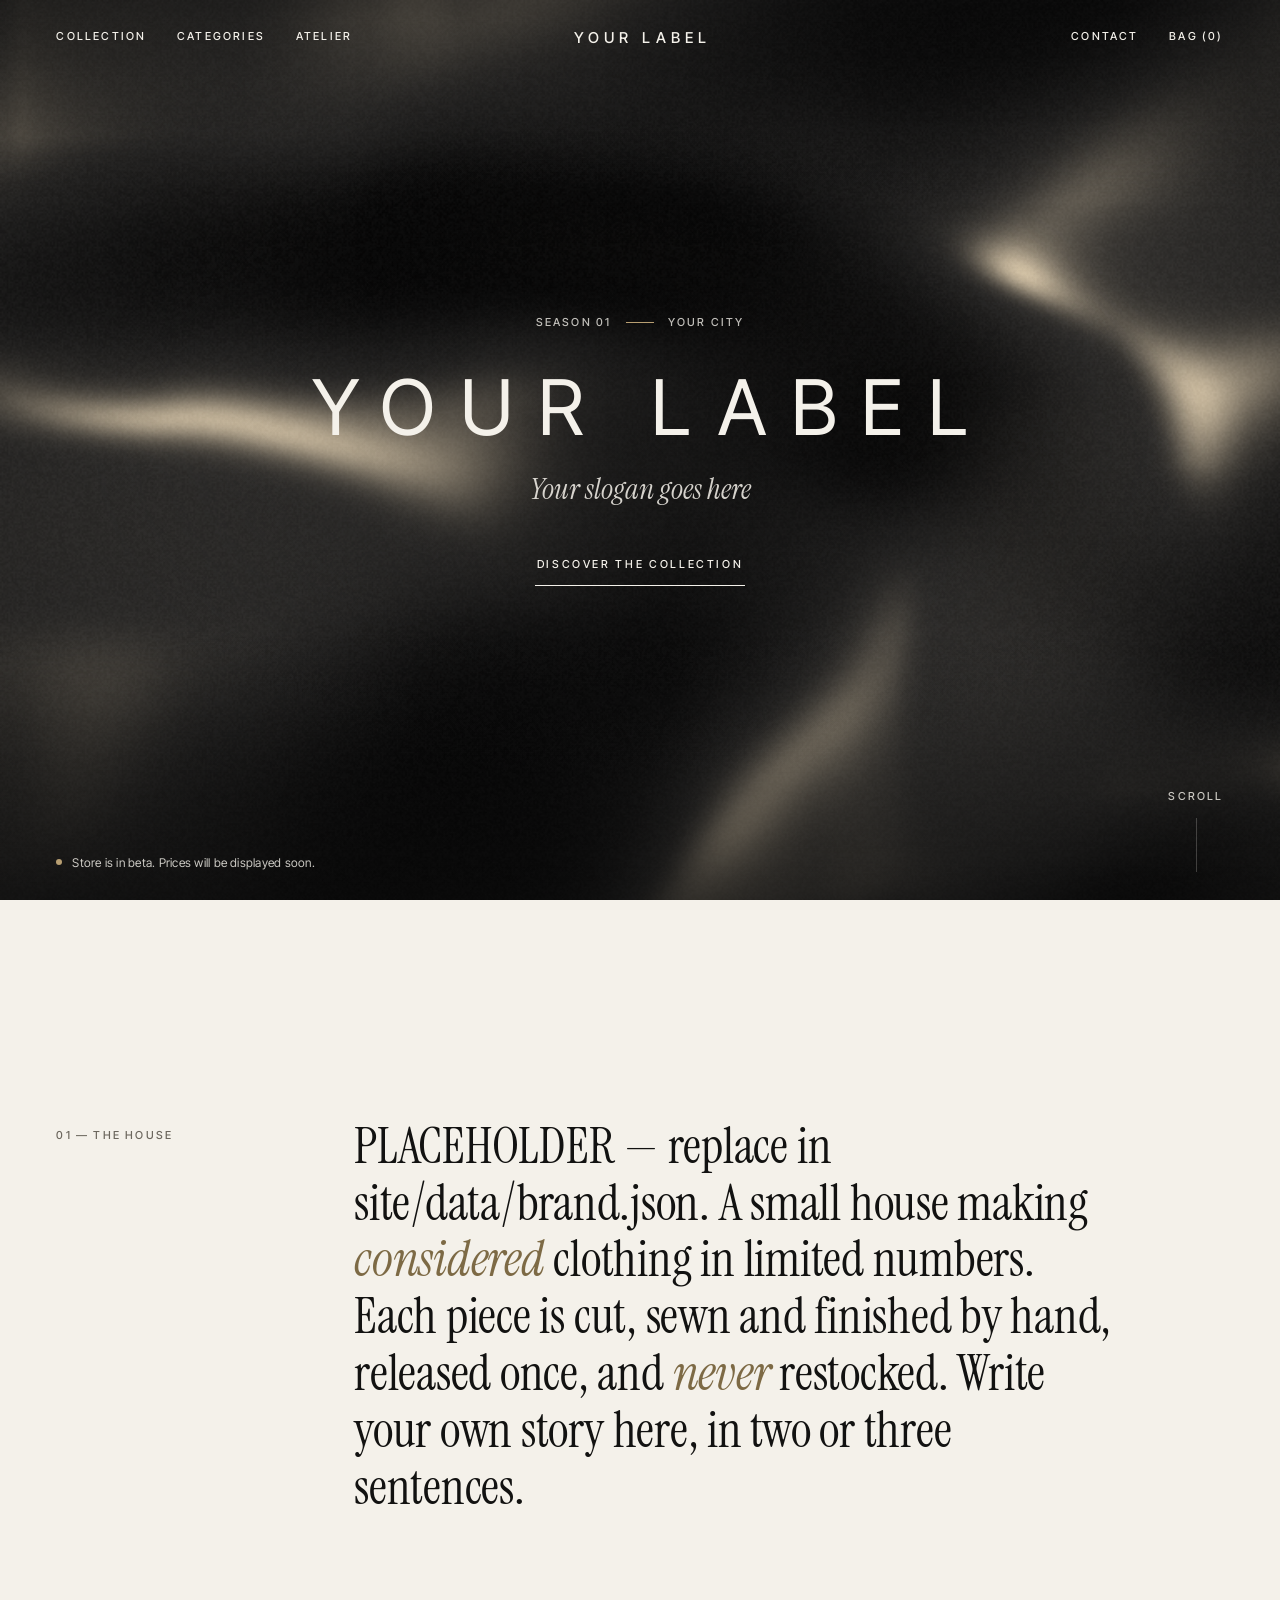
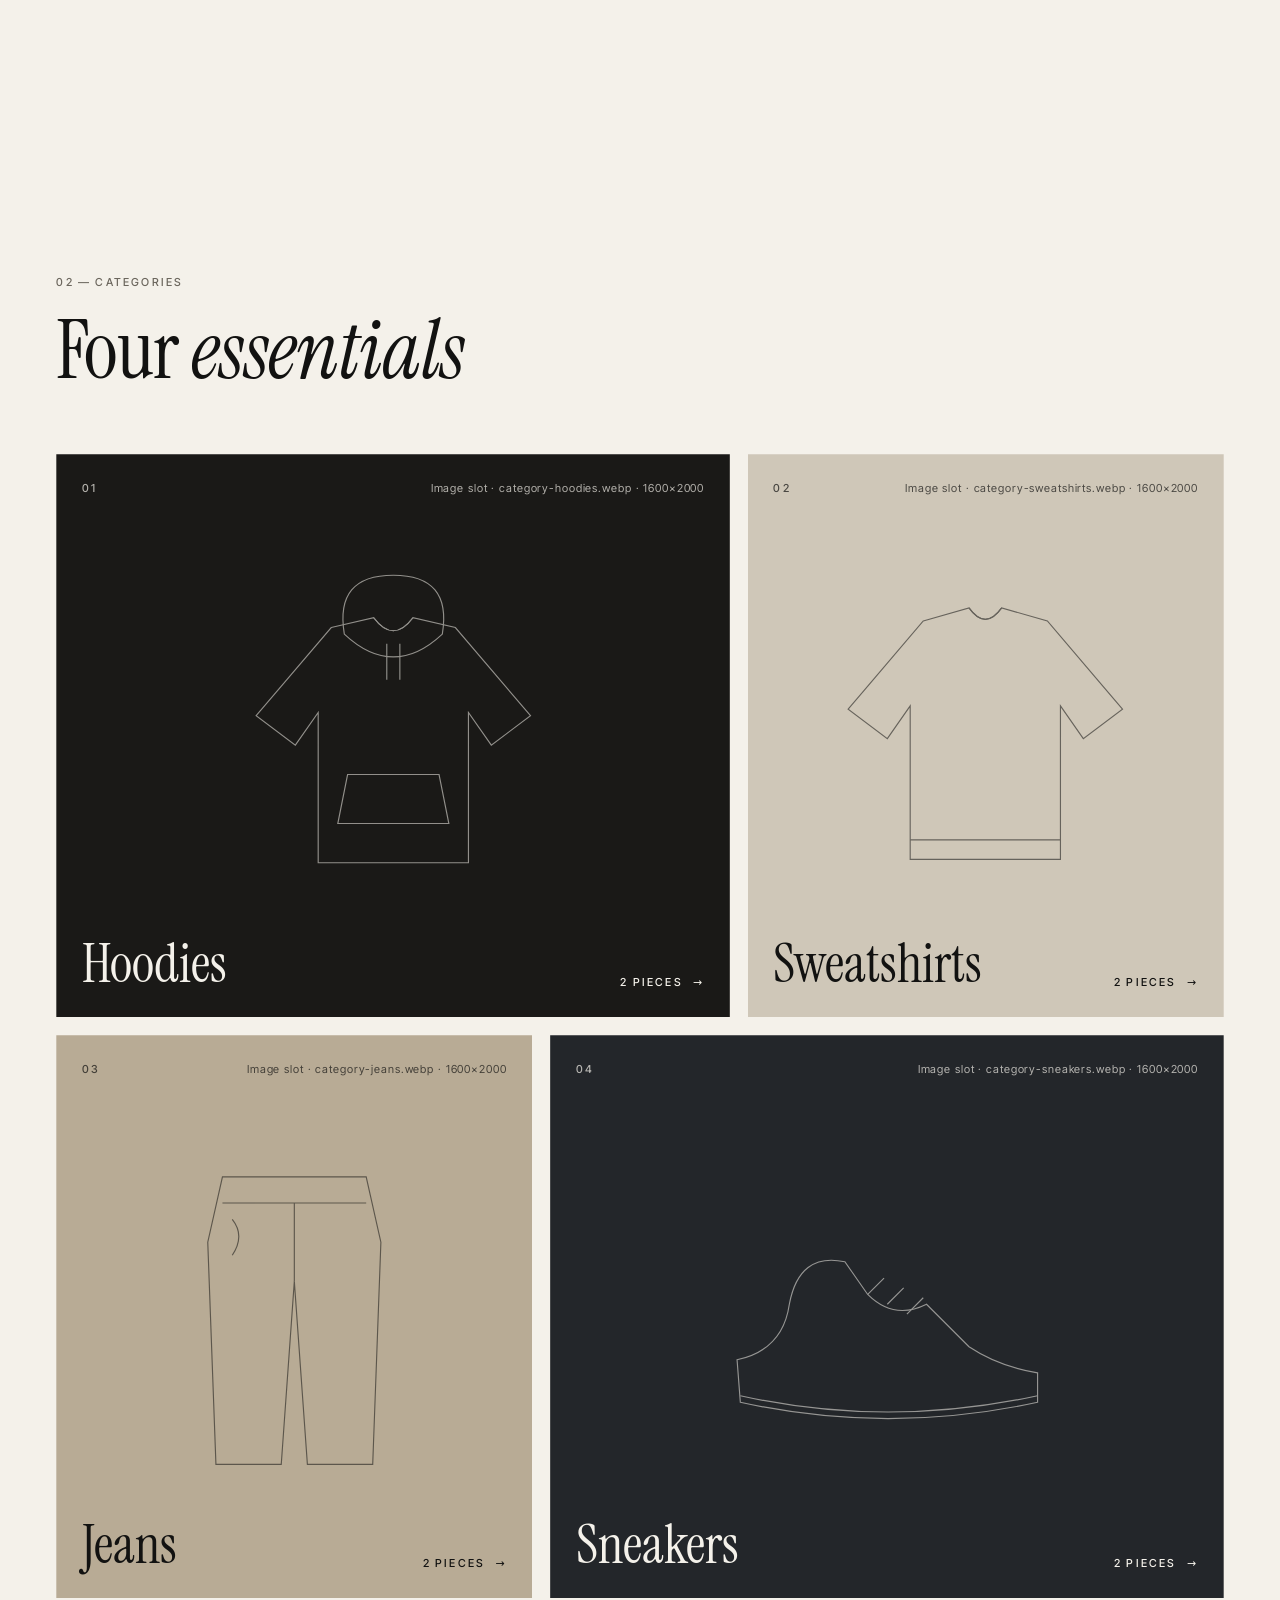
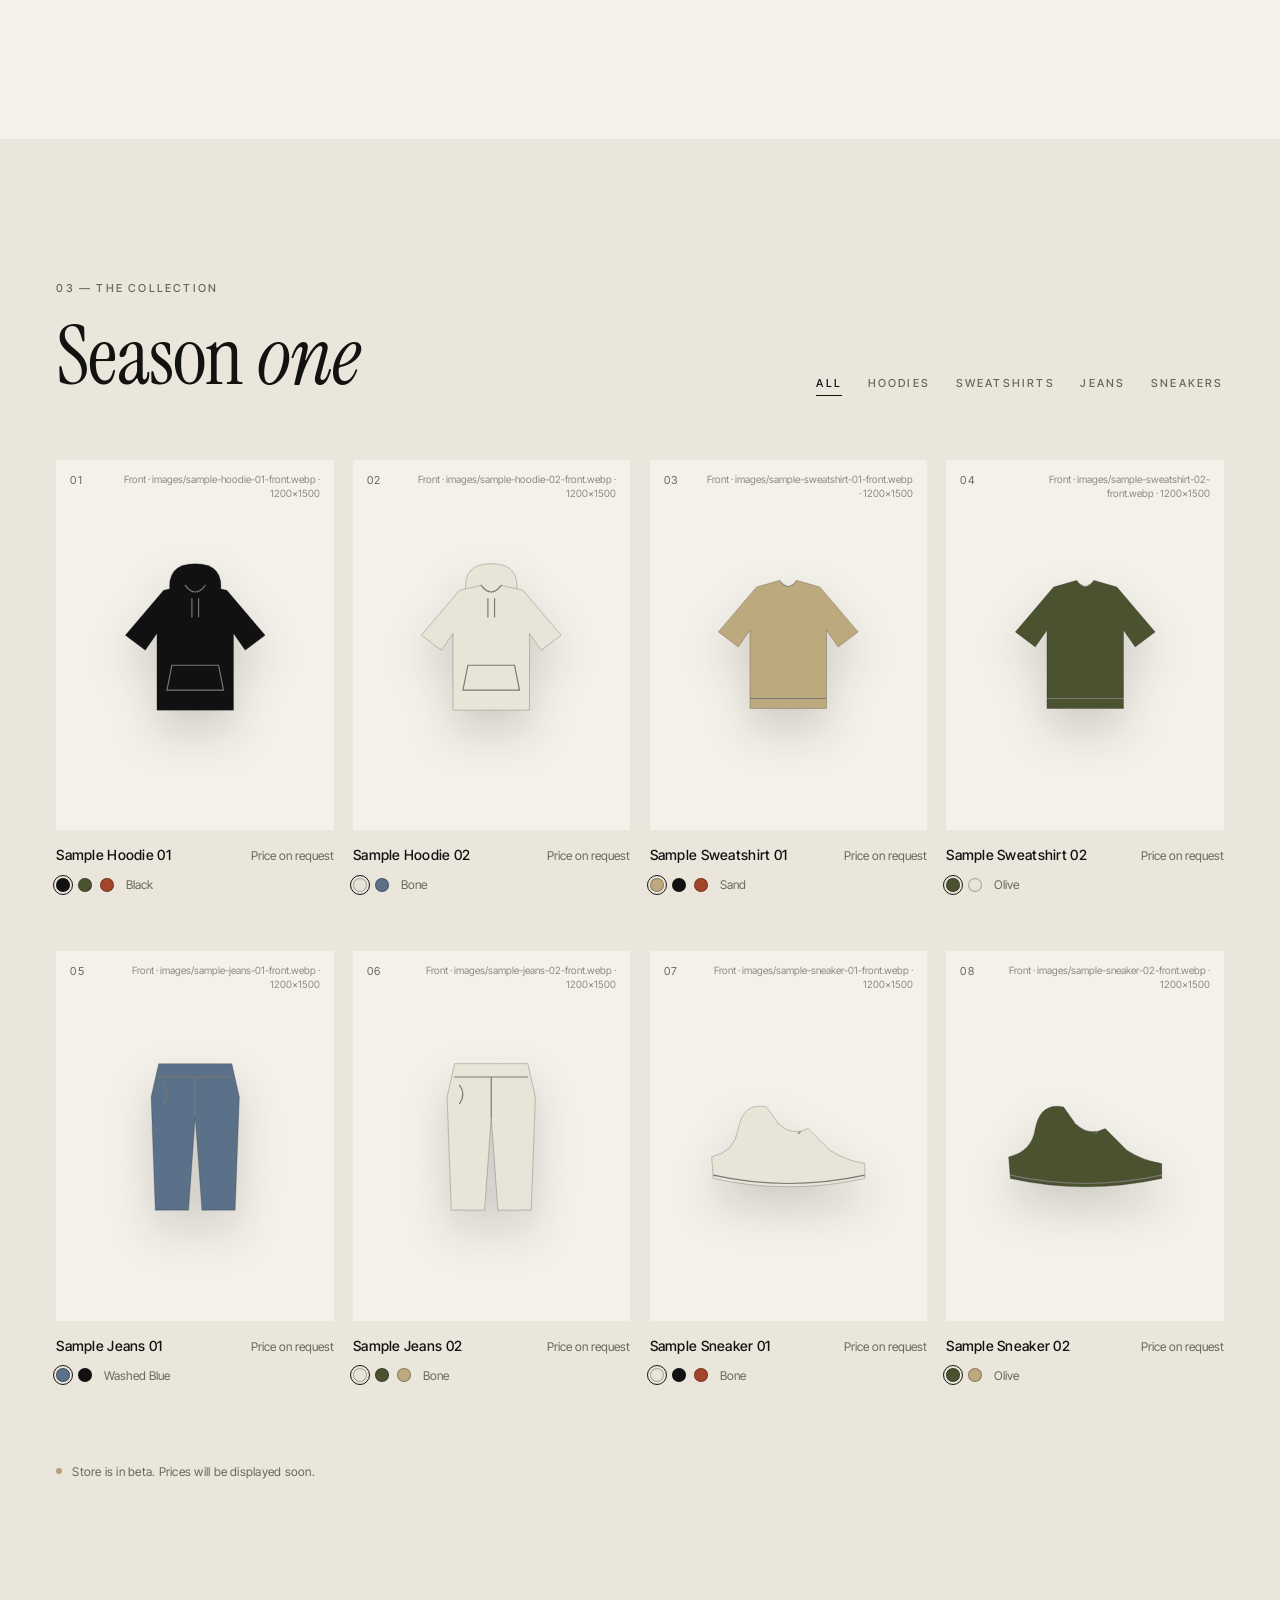
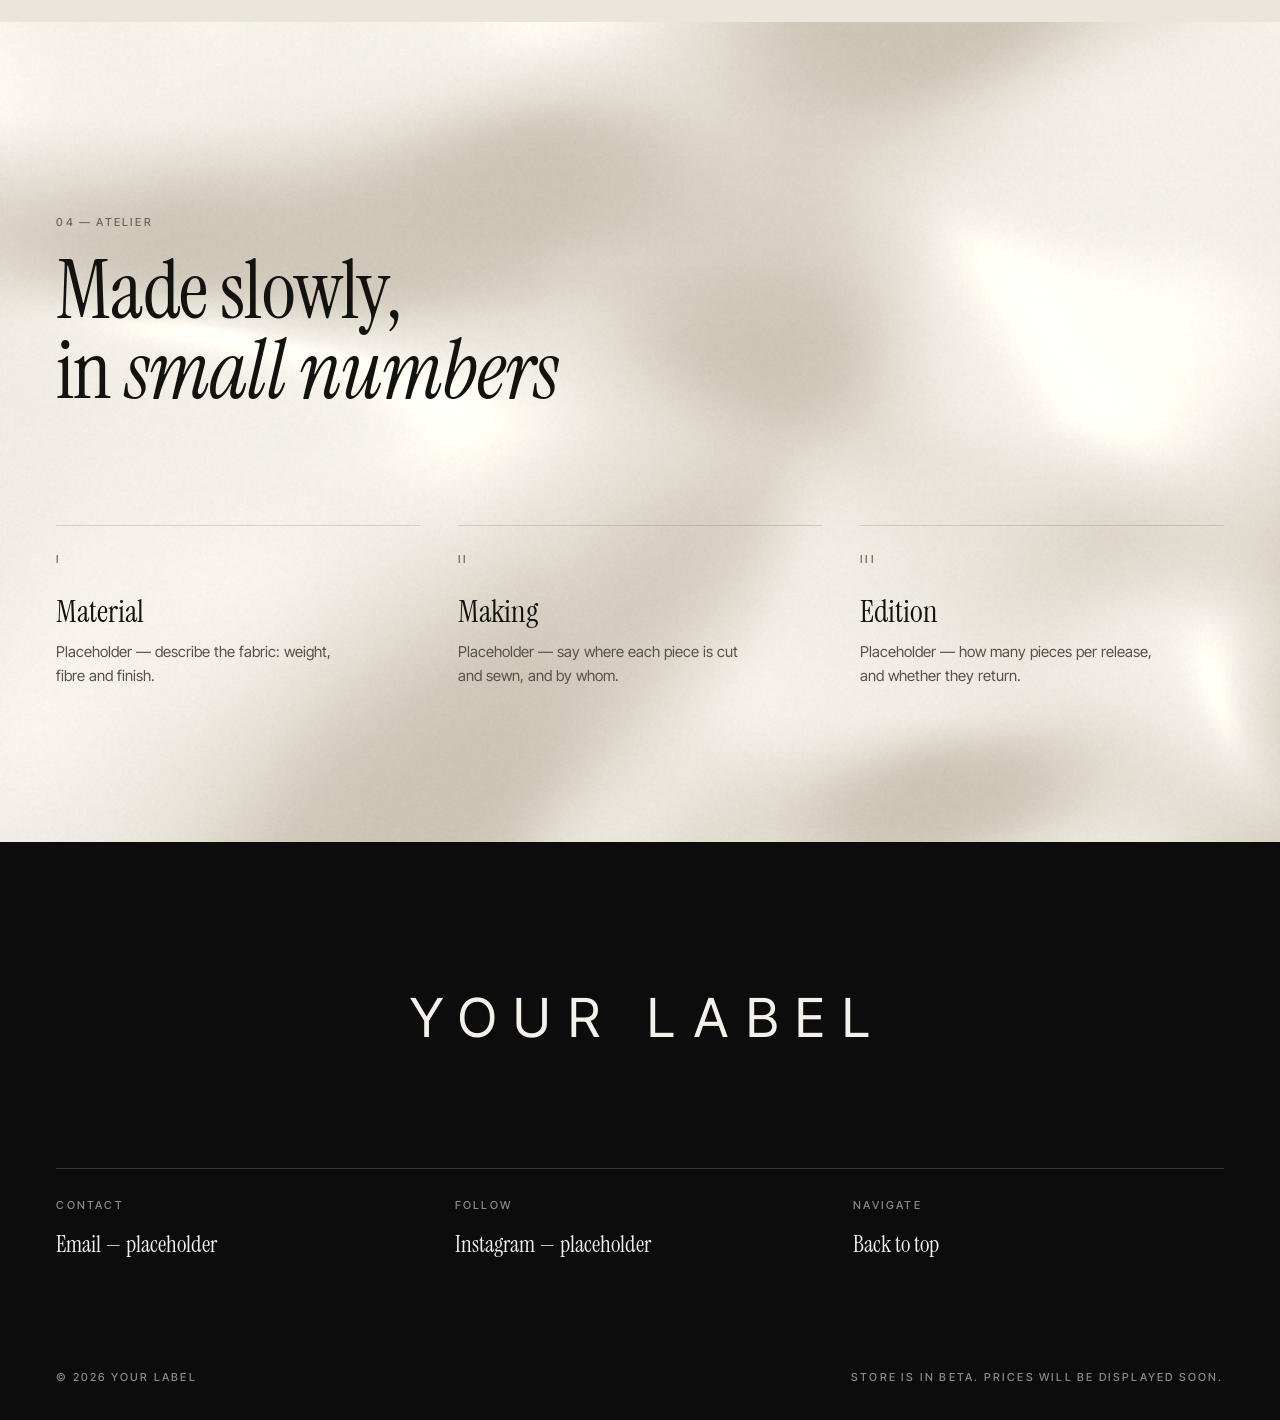
==== commit 8e54d033: "Replace storefront with boutique design and looping silk hero Scraps the first site. New single-page" ====
--- a/site/index.html
+++ b/site/index.html
@@ -1,195 +1,133 @@
 <!doctype html>
-<html lang="en" class="is-loading">
+<html lang="en">
 <head>
 <meta charset="utf-8">
 <meta name="viewport" content="width=device-width, initial-scale=1">
 <title>Your Label — Your slogan goes here</title>
-<meta name="description" content="Independent streetwear. Small runs, heavy fabric, one drop at a time.">
-<meta name="theme-color" content="#0a0a09">
-<link rel="preload" href="fonts/archivo-100-900.woff2" as="font" type="font/woff2" crossorigin>
+<meta name="description" content="An independent designer label. Considered pieces, made in limited numbers.">
+<meta name="theme-color" content="#0c0c0c">
+<script>document.documentElement.classList.add('js')</script>
+<link rel="preload" href="fonts/inter-tight-normal.woff2" as="font" type="font/woff2" crossorigin>
+<link rel="preload" href="fonts/instrument-serif-normal.woff2" as="font" type="font/woff2" crossorigin>
 <link rel="stylesheet" href="css/styles.css">
-<noscript><style>.intro{display:none}html.is-loading{overflow:auto}</style></noscript>
 <script src="js/app.js" defer></script>
 </head>
 <body>
+<a class="skip" href="#collection">Skip to the collection</a>
 
-<a class="skip" href="#products">Skip to products</a>
-
-<!-- Intro -->
-<div class="intro" aria-hidden="true">
-  <div class="intro__count"><span data-intro-count>000</span><i>%</i></div>
-  <div class="intro__name" data-brand="name">Your Label</div>
-</div>
-
-<div class="progress" aria-hidden="true"><i data-progress></i></div>
-
-<!-- Nav -->
-<header class="nav">
-  <a class="nav__brand" href="#top" data-brand="name" data-cursor="Top">Your Label</a>
-  <nav class="nav__links" aria-label="Primary">
-    <a href="#categories" data-magnet>Shop</a>
-    <a href="#products" data-magnet>Drop</a>
-    <a href="#lookbook" data-magnet>Lookbook</a>
-    <a href="#story" data-magnet>Story</a>
+<header class="nav" data-nav>
+  <nav class="nav__left" aria-label="Primary">
+    <a class="ul" href="#collection">Collection</a>
+    <a class="ul" href="#categories">Categories</a>
+    <a class="ul" href="#atelier">Atelier</a>
   </nav>
-  <button class="nav__bag" type="button" data-open-bag data-magnet aria-haspopup="dialog">
-    Bag <span class="nav__count" data-bag-count>0</span>
-  </button>
+  <button class="nav__menu" type="button" data-open-menu aria-expanded="false" aria-controls="menu">Menu</button>
+  <a class="nav__brand" href="#top" data-brand="name">Your Label</a>
+  <div class="nav__right">
+    <a class="ul nav__contact" href="#contact">Contact</a>
+    <button class="nav__bag ul" type="button" data-open-bag aria-haspopup="dialog">Bag (<span data-bag-count>0</span>)</button>
+  </div>
 </header>
 
-<!-- Section counter -->
-<div class="where" aria-hidden="true">
-  <span data-where-i>01</span><span class="where__sep">/</span><span>06</span>
-  <span class="where__name" data-where-name>Intro</span>
+<div class="menu" id="menu" data-menu hidden>
+  <nav aria-label="Menu">
+    <a href="#collection">Collection</a>
+    <a href="#categories">Categories</a>
+    <a href="#atelier">Atelier</a>
+    <a href="#contact">Contact</a>
+  </nav>
+  <p class="label">Store is in beta. Prices will be displayed soon.</p>
 </div>
 
 <main id="top">
 
-<!-- 01 HERO -->
-<section class="hero" id="hero" data-name="Intro">
-  <div class="hero__pin">
-    <div class="hero__grid" aria-hidden="true"></div>
-
-    <div class="hero__meta hero__meta--tl mono">
-      <span data-brand="season">Season 01</span>
-      <span>— Beta drop</span>
-    </div>
-    <div class="hero__meta hero__meta--tr mono" aria-hidden="true">
-      <span data-brand="location">Your City</span>
-      <span>Indie / Local</span>
-    </div>
-
-    <svg class="hero__star" data-star viewBox="0 0 100 100" aria-hidden="true">
-      <path fill="currentColor" d="M44 0h12l-2 36 26-26 8 8-26 26 36-2v12l-36-2 26 26-8 8-26-26 2 36H44l2-36-26 26-8-8 26-26-36 2V44l36 2-26-26 8-8 26 26z"/>
-    </svg>
-
-    <h1 class="hero__word" data-hero-word aria-label="Your Label">
-      <span class="hero__line" data-hero-line><span class="hero__chars">YOUR</span></span>
-      <span class="hero__line" data-hero-line><span class="hero__chars">LABEL</span></span>
-    </h1>
-
-    <svg class="badge" data-badge viewBox="0 0 200 200" aria-hidden="true">
-      <defs><path id="circ" d="M100,100 m-78,0 a78,78 0 1,1 156,0 a78,78 0 1,1 -156,0"/></defs>
-      <circle cx="100" cy="100" r="98" fill="var(--acid)"/>
-      <text class="badge__text"><textPath href="#circ" startOffset="0">NEW DROP ✦ SMALL RUNS ✦ MADE LOCAL ✦ NEW DROP ✦ SMALL RUNS ✦ </textPath></text>
-      <path d="M100 74v52M74 100h52M82 82l36 36M118 82l-36 36" stroke="#0a0a09" stroke-width="7" stroke-linecap="square"/>
-    </svg>
-
-    <div class="hero__bottom">
-      <p class="hero__slogan" data-brand="slogan">Your slogan goes here</p>
-      <p class="beta mono"><i></i>Store is in beta. Prices will be displayed soon.</p>
-      <div class="hero__cue mono" aria-hidden="true"><span>Scroll</span><i></i></div>
-    </div>
+<section class="hero" data-hero>
+  <canvas class="silk" data-silk="dark" aria-hidden="true"></canvas>
+  <div class="hero__shade" aria-hidden="true"></div>
+  <div class="hero__inner" data-hero-inner>
+    <p class="label hero__eyebrow rv"><span data-brand="season">Season 01</span><i></i><span data-brand="location">Your City</span></p>
+    <h1 class="hero__mark rv" style="--d:.15s" data-brand="name">Your Label</h1>
+    <p class="hero__slogan rv" style="--d:.3s" data-brand="slogan">Your slogan goes here</p>
+    <a class="link rv" style="--d:.45s" href="#collection">Discover the collection</a>
+  </div>
+  <div class="hero__foot rv" style="--d:.7s">
+    <p class="beta"><i></i>Store is in beta. Prices will be displayed soon.</p>
+    <a class="cue label" href="#house" aria-label="Scroll down"><span>Scroll</span><i></i></a>
   </div>
 </section>
 
-<!-- 02 MANIFESTO / STORY -->
-<section class="story" id="story" data-name="Story" data-theme="dark">
-  <div class="story__pin">
-    <div class="story__bg" data-story-bg></div>
-    <div class="story__inner">
-      <p class="story__tag mono">(01) Story — placeholder copy</p>
-      <p class="story__text" data-story data-brand="story">Placeholder story. Edit site/data/brand.json.</p>
-    </div>
+<section class="house" id="house">
+  <div class="wrap house__grid">
+    <p class="label rv">01 — The house</p>
+    <p class="house__text rv" style="--d:.1s" data-story>Placeholder story. Edit site/data/brand.json.</p>
   </div>
 </section>
 
-<!-- Marquee -->
-<section class="marquee" aria-hidden="true" data-marquee-sec>
-  <div class="marquee__row" data-marquee data-dir="1">
-    <div class="marquee__track"><span>New drop — Season 01 — Made local — Heavy fabric — </span><span>New drop — Season 01 — Made local — Heavy fabric — </span></div>
-  </div>
-  <div class="marquee__row marquee__row--out" data-marquee data-dir="-1">
-    <div class="marquee__track"><span>Small runs ✦ No restocks ✦ Cut &amp; sewn by hand ✦ </span><span>Small runs ✦ No restocks ✦ Cut &amp; sewn by hand ✦ </span></div>
+<section class="sec" id="categories">
+  <div class="wrap">
+    <header class="head">
+      <p class="label rv">02 — Categories</p>
+      <h2 class="rv" style="--d:.08s">Four <em>essentials</em></h2>
+    </header>
+    <div class="cats" data-cats></div>
   </div>
 </section>
 
-<!-- 03 CATEGORIES (pinned horizontal) -->
-<section class="cats" id="categories" data-name="Shop" data-cats>
-  <div class="cats__pin">
-    <div class="cats__track" data-cats-track>
-      <div class="cats__head">
-        <p class="mono">(02) Shop by category</p>
-        <h2>Pick your <em>piece</em></h2>
-        <p class="cats__hint mono">Keep scrolling →</p>
+<section class="sec sec--paper" id="collection">
+  <div class="wrap">
+    <header class="head head--row">
+      <div>
+        <p class="label rv">03 — The collection</p>
+        <h2 class="rv" style="--d:.08s">Season <em>one</em></h2>
       </div>
-    </div>
-    <div class="cats__bar" aria-hidden="true"><i data-cats-bar></i></div>
+      <div class="filters rv" style="--d:.16s" data-filters role="group" aria-label="Filter by category"></div>
+    </header>
+    <div class="grid" data-grid></div>
+    <p class="beta beta--ink rv"><i></i>Store is in beta. Prices will be displayed soon.</p>
   </div>
 </section>
 
-<!-- 04 LOOKBOOK (stacked cards) -->
-<section class="look" id="lookbook" data-name="Lookbook">
-  <div class="look__head">
-    <p class="mono">(03) Lookbook</p>
-    <h2>On the <em>block</em></h2>
+<section class="atelier" id="atelier">
+  <canvas class="silk" data-silk="light" aria-hidden="true"></canvas>
+  <div class="wrap atelier__inner">
+    <p class="label rv">04 — Atelier</p>
+    <h2 class="rv" style="--d:.08s">Made slowly,<br>in <em>small numbers</em></h2>
+    <ul class="specs">
+      <li class="rv" style="--d:.1s"><span class="label">I</span><h3>Material</h3><p>Placeholder — describe the fabric: weight, fibre and finish.</p></li>
+      <li class="rv" style="--d:.2s"><span class="label">II</span><h3>Making</h3><p>Placeholder — say where each piece is cut and sewn, and by whom.</p></li>
+      <li class="rv" style="--d:.3s"><span class="label">III</span><h3>Edition</h3><p>Placeholder — how many pieces per release, and whether they return.</p></li>
+    </ul>
   </div>
-  <div class="look__stack" data-look>
-    <article class="look__card" data-look-card style="--tone:#2b2f1d">
-      <div class="look__txt"><span class="mono">Look 01</span><h3>Night shift</h3><p>Placeholder caption. Describe the pieces, the place, the mood.</p></div>
-      <div class="slot slot--dark"><span class="slot__tag mono">on-model · look-01.webp · 1600×2000</span><b>01</b></div>
-    </article>
-    <article class="look__card" data-look-card style="--tone:#5a2a18">
-      <div class="look__txt"><span class="mono">Look 02</span><h3>Concrete heat</h3><p>Placeholder caption. Describe the pieces, the place, the mood.</p></div>
-      <div class="slot slot--dark"><span class="slot__tag mono">on-model · look-02.webp · 1600×2000</span><b>02</b></div>
-    </article>
-    <article class="look__card" data-look-card style="--tone:#2a3846">
-      <div class="look__txt"><span class="mono">Look 03</span><h3>Last train</h3><p>Placeholder caption. Describe the pieces, the place, the mood.</p></div>
-      <div class="slot slot--dark"><span class="slot__tag mono">on-model · look-03.webp · 1600×2000</span><b>03</b></div>
-    </article>
-  </div>
-</section>
-
-<!-- 05 PRODUCTS -->
-<section class="prods" id="products" data-name="Drop" data-theme="dark">
-  <div class="prods__head">
-    <div>
-      <p class="mono">(04) The drop</p>
-      <h2>Featured <em>pieces</em></h2>
-    </div>
-    <p class="beta beta--dark mono"><i></i>Store is in beta. Prices will be displayed soon.</p>
-  </div>
-  <div class="chips" data-chips role="group" aria-label="Filter by category"></div>
-  <div class="prods__grid" data-grid></div>
 </section>
 
 </main>
 
-<!-- 06 FOOTER -->
-<footer class="foot" id="contact" data-name="Contact">
-  <div class="foot__top">
-    <p class="mono">(05) Contact</p>
-    <ul class="foot__links">
-      <li><a href="mailto:hello@example.com" data-brand-href="email" data-magnet>Email — placeholder</a></li>
-      <li><a href="https://instagram.com/yourlabel" data-brand-href="instagram" data-magnet>Instagram — placeholder</a></li>
-      <li><button type="button" data-top data-magnet>Back to top ↑</button></li>
-    </ul>
-  </div>
-  <div class="foot__word" data-foot-word aria-hidden="true"></div>
-  <div class="foot__base mono">
-    <span>© <span data-year>2026</span> <span data-brand="name">Your Label</span></span>
-    <span>Store is in beta. Prices will be displayed soon.</span>
+<footer class="foot" id="contact">
+  <div class="wrap">
+    <p class="foot__mark rv" data-brand="name">Your Label</p>
+    <div class="foot__cols">
+      <div class="rv"><p class="label">Contact</p><a class="ul" href="mailto:hello@example.com" data-brand-href="email">Email — placeholder</a></div>
+      <div class="rv" style="--d:.08s"><p class="label">Follow</p><a class="ul" href="https://instagram.com/yourlabel" data-brand-href="instagram">Instagram — placeholder</a></div>
+      <div class="rv" style="--d:.16s"><p class="label">Navigate</p><button class="ul" type="button" data-top>Back to top</button></div>
+    </div>
+    <div class="foot__base label">
+      <span>© <span data-year>2026</span> <span data-brand="name">Your Label</span></span>
+      <span>Store is in beta. Prices will be displayed soon.</span>
+    </div>
   </div>
 </footer>
 
-<!-- Bag drawer -->
 <div class="scrim" data-scrim hidden></div>
 <aside class="bag" data-bag role="dialog" aria-modal="true" aria-label="Your bag" hidden>
-  <div class="bag__head">
-    <h2>Bag <span data-bag-count>0</span></h2>
-    <button type="button" class="bag__close" data-close-bag aria-label="Close bag">Close ✕</button>
-  </div>
+  <div class="bag__head"><h2>Bag (<span data-bag-count>0</span>)</h2><button type="button" class="ul label" data-close-bag>Close</button></div>
   <ul class="bag__list" data-bag-list></ul>
-  <p class="bag__empty" data-bag-empty>Your bag is empty.</p>
+  <p class="bag__empty">Your bag is empty.</p>
   <div class="bag__foot">
-    <p class="mono">Price on request</p>
-    <button type="button" class="btn btn--wide" disabled aria-disabled="true">Order request opens soon</button>
-    <p class="mono bag__note">Store is in beta. Prices will be displayed soon.</p>
+    <div class="bag__row"><span class="label">Total</span><span>Price on request</span></div>
+    <button type="button" class="btn" disabled aria-disabled="true">Order request opens soon</button>
+    <p class="bag__note">Store is in beta. Prices will be displayed soon.</p>
   </div>
 </aside>
-
-<div class="toast mono" data-toast role="status" aria-live="polite"></div>
-<div class="cursor" data-cursor-el aria-hidden="true"><span></span></div>
-
+<div class="toast" data-toast role="status" aria-live="polite"></div>
 </body>
 </html>
--- a/site/css/styles.css
+++ b/site/css/styles.css
@@ -1,271 +1,236 @@
-/* ───────── Fonts (self-hosted) ───────── */
-@font-face{font-family:"Archivo";src:url("../fonts/archivo-100-900.woff2") format("woff2");font-weight:100 900;font-stretch:62% 125%;font-display:swap}
-@font-face{font-family:"Space Mono";src:url("../fonts/space-mono-400.woff2") format("woff2");font-weight:400;font-display:swap}
-@font-face{font-family:"Space Mono";src:url("../fonts/space-mono-700.woff2") format("woff2");font-weight:700;font-display:swap}
-
-/* ───────── Tokens ───────── */
+/* ── Fonts (self-hosted) ── */
+@font-face{font-family:"Inter Tight";src:url("../fonts/inter-tight-normal.woff2") format("woff2");font-weight:100 900;font-display:swap}
+@font-face{font-family:"Instrument Serif";src:url("../fonts/instrument-serif-normal.woff2") format("woff2");font-weight:400;font-style:normal;font-display:swap}
+@font-face{font-family:"Instrument Serif";src:url("../fonts/instrument-serif-italic.woff2") format("woff2");font-weight:400;font-style:italic;font-display:swap}
+
+/* ── Tokens ── */
 :root{
-  --ink:#0a0a09; --ink-2:#151513; --bone:#ece9df; --bone-2:#dad6c9; --acid:#d4ff2a; --mute:#8d8a80;
-  --line:rgba(236,233,223,.16);
-  --display:"Archivo","Arial Narrow",Arial,sans-serif;
-  --mono:"Space Mono",ui-monospace,Menlo,monospace;
-  --pad:clamp(16px,4vw,56px);
-  --vh:100vh;               /* overwritten in px by JS so pinned maths matches CSS */
-  --focus:var(--acid);
-  --ease:cubic-bezier(.7,0,.2,1);
+  --ivory:#f4f1ea; --paper:#ebe6dc; --stone:#d8d1c3; --ink:#121211; --black:#0c0c0c;
+  --mute:#6b665d; --gold:#b89f72; --gold-ink:#7d6a45;
+  --hair:rgba(18,18,17,.14); --hair-l:rgba(244,241,234,.18);
+  --sans:"Inter Tight",system-ui,-apple-system,"Helvetica Neue",Arial,sans-serif;
+  --serif:"Instrument Serif","Times New Roman",serif;
+  --pad:clamp(20px,4.4vw,72px);
+  --out:cubic-bezier(.16,1,.3,1);
 }
 *{box-sizing:border-box;margin:0;padding:0}
-html{background:var(--ink);color:var(--bone);-webkit-text-size-adjust:100%;scroll-behavior:smooth}
-html.is-loading{overflow:hidden}
-html.rm{scroll-behavior:auto}
-body{font-family:var(--display);font-weight:500;font-size:16px;line-height:1.45;overflow-x:hidden;-webkit-font-smoothing:antialiased}
-img,svg{display:block}
+html{background:var(--ivory);color:var(--ink);scroll-behavior:smooth;-webkit-text-size-adjust:100%}
+body{font-family:var(--sans);font-size:15px;line-height:1.6;font-weight:400;-webkit-font-smoothing:antialiased;overflow-x:hidden}
 a{color:inherit;text-decoration:none}
 button{font:inherit;color:inherit;background:none;border:0;cursor:pointer}
 ul{list-style:none}
-:focus-visible{outline:3px solid var(--focus);outline-offset:3px}
-.mono{font-family:var(--mono);font-size:12px;letter-spacing:.06em;text-transform:uppercase;font-weight:400}
-h1,h2,h3{font-weight:900;text-transform:uppercase;line-height:.86;letter-spacing:-.02em;font-variation-settings:"wdth" 78}
-h2{font-size:clamp(46px,10vw,150px)}
-h2 em{font-style:normal;color:var(--acid)}
-.skip{position:fixed;left:12px;top:-60px;z-index:10000;background:var(--acid);color:var(--ink);padding:10px 14px;font-weight:700}
-.skip:focus{top:12px}
-
-/* ───────── Intro ───────── */
-.intro{position:fixed;inset:0;z-index:9000;background:var(--ink);display:flex;flex-direction:column;justify-content:space-between;padding:var(--pad);
-  transition:clip-path .9s var(--ease);clip-path:inset(0 0 0 0)}
-.intro__count{font-weight:900;font-size:clamp(90px,24vw,360px);line-height:.8;font-variation-settings:"wdth" 70;color:var(--acid);align-self:flex-start}
-.intro__count i{font-style:normal;font-size:.35em;vertical-align:top;margin-left:.1em}
-.intro__name{font-family:var(--mono);text-transform:uppercase;letter-spacing:.08em;font-size:12px;align-self:flex-end}
-html:not(.is-loading) .intro{clip-path:inset(0 0 100% 0);pointer-events:none}
-html.rm .intro{display:none}
-
-/* ───────── Progress + nav + section counter ───────── */
-.progress{position:fixed;left:0;top:0;right:0;height:3px;z-index:800}
-.progress i{display:block;height:100%;background:var(--acid);transform:scaleX(0);transform-origin:0 50%}
-.nav{position:fixed;inset:0 0 auto 0;z-index:700;display:flex;justify-content:space-between;align-items:center;padding:18px var(--pad);
-  color:var(--nav,#ece9df);transition:color .3s;pointer-events:none}
-.nav>*{pointer-events:auto}
-.nav__brand{font-weight:900;text-transform:uppercase;letter-spacing:-.01em;font-size:20px;font-variation-settings:"wdth" 80}
-.nav__links{display:flex;gap:clamp(14px,3vw,40px);font-family:var(--mono);font-size:12px;text-transform:uppercase;letter-spacing:.06em}
-.nav__links a,.nav__bag{display:inline-block;position:relative}
-.nav__links a::after{content:"";position:absolute;left:0;right:0;bottom:-3px;height:1px;background:currentColor;transform:scaleX(0);transform-origin:0 50%;transition:transform .35s var(--ease)}
-.nav__links a:hover::after,.nav__links a:focus-visible::after{transform:scaleX(1)}
-.nav__bag{font-family:var(--mono);font-size:12px;text-transform:uppercase;letter-spacing:.06em;border:1px solid currentColor;border-radius:99px;padding:6px 12px}
-.nav__count{display:inline-block;min-width:1.2em;text-align:center}
-.nav__bag.bump{animation:bump .5s var(--ease)}
-@keyframes bump{40%{transform:scale(1.18)}}
-.where{position:fixed;left:var(--pad);bottom:18px;z-index:700;color:var(--where,#ece9df);transition:color .3s;display:flex;gap:.5em;align-items:baseline;
-  font-family:var(--mono);font-size:12px;letter-spacing:.06em;text-transform:uppercase;pointer-events:none}
-.where__name{margin-left:.8em;display:inline-block}
-.where__name.swap{animation:swap .45s var(--ease)}
-@keyframes swap{from{transform:translateY(100%);opacity:0}}
-
-/* ───────── Hero ───────── */
-.hero{position:relative;height:calc(var(--vh)*2)}
-.hero__pin{position:sticky;top:0;height:var(--vh);overflow:hidden;background:var(--ink)}
-.hero__grid{position:absolute;inset:-10% 0;background-image:linear-gradient(var(--line) 1px,transparent 1px),linear-gradient(90deg,var(--line) 1px,transparent 1px);
-  background-size:8vw 8vw;opacity:.55;-webkit-mask-image:radial-gradient(ellipse at center,#000 20%,transparent 75%);mask-image:radial-gradient(ellipse at center,#000 20%,transparent 75%)}
-.hero__meta{position:absolute;top:84px;display:flex;flex-direction:column;gap:4px}
-.hero__meta--tl{left:var(--pad)} .hero__meta--tr{right:var(--pad);text-align:right;color:var(--mute)}
-.hero__star{position:absolute;color:var(--acid);width:clamp(60px,12vw,190px);left:10vw;top:22%;will-change:transform}
-.hero__word{position:absolute;left:0;right:0;top:50%;transform:translateY(-50%);text-align:center;font-size:20vw;line-height:.8;letter-spacing:-.025em;
-  font-variation-settings:"wdth" 62;font-weight:900;text-transform:uppercase;white-space:nowrap}
-.hero__line{display:block;overflow:hidden;padding:.03em 0}
-.hero__line:nth-child(2) .hero__chars{color:transparent;-webkit-text-stroke:max(2px,.012em) var(--bone)}
-.hero__chars{display:inline-block;will-change:transform}
-.char{display:inline-block;transform:translateY(112%);transition:transform 1s var(--ease);transition-delay:calc(var(--i)*55ms + 350ms)}
-html:not(.is-loading) .char{transform:none}
-html.rm .char{transform:none;transition:none}
-.badge{position:absolute;right:8vw;bottom:20%;width:clamp(96px,14vw,200px);will-change:transform}
-.badge__text{font-family:var(--mono);font-size:15.5px;letter-spacing:.12em;fill:#0a0a09;text-transform:uppercase}
-.hero__bottom{position:absolute;left:var(--pad);right:var(--pad);bottom:56px;display:flex;justify-content:space-between;align-items:flex-end;gap:16px}
-.hero__slogan{font-weight:800;font-size:clamp(18px,2.2vw,30px);text-transform:uppercase;font-variation-settings:"wdth" 85;max-width:20ch;line-height:1}
-.beta{display:inline-flex;align-items:center;gap:10px;border:1px solid var(--line);border-radius:99px;padding:7px 14px;color:var(--bone);text-transform:none;letter-spacing:.02em;font-size:12px}
-.beta i{width:7px;height:7px;border-radius:50%;background:var(--acid);animation:pulse 1.8s infinite}
-.beta--dark{color:var(--ink);border-color:rgba(10,10,9,.3)}
-.beta--dark i{background:var(--ink)}
-@keyframes pulse{50%{opacity:.25;transform:scale(.7)}}
-.hero__cue{display:flex;align-items:center;gap:10px;color:var(--mute)}
-.hero__cue i{width:1px;height:46px;background:linear-gradient(var(--acid) 50%,transparent 50%) 0 0/1px 200%;animation:cue 1.6s linear infinite}
-@keyframes cue{to{background-position:0 -100%}}
-
-/* ───────── Story (circle wipe + word scrub) ───────── */
-.story{position:relative;height:calc(var(--vh)*4.4);margin-top:calc(var(--vh)*-1);z-index:3}
-.story__pin{position:sticky;top:0;height:var(--vh);display:flex;align-items:center;overflow:hidden}
-.story__bg{position:absolute;inset:0;background:var(--acid);clip-path:circle(var(--r,0px) at 50% 50%)}
-.story__inner{position:relative;padding:0 var(--pad);color:var(--ink);max-width:1500px;margin:0 auto;opacity:var(--o,0)}
-.story__tag{margin-bottom:22px;font-weight:700}
-.story__text{font-weight:900;font-size:clamp(22px,min(4vw,6.4vh),70px);line-height:1;letter-spacing:-.02em;text-transform:uppercase;font-variation-settings:"wdth" 88}
-.w{display:inline-block;opacity:.14;margin-right:.24em}
-.w.hl{background:var(--ink);color:var(--acid);padding:0 .12em;margin-left:-.04em}
-html.rm .story__bg{clip-path:none} html.rm .story__inner{opacity:1} html.rm .w{opacity:1}
-
-/* ───────── Marquee ───────── */
-.marquee{background:var(--ink);padding:clamp(24px,5vw,70px) 0;overflow:hidden;border-top:1px solid var(--line);position:relative;z-index:4}
-.marquee__row{overflow:hidden}
-.marquee__track{display:flex;width:max-content;will-change:transform}
-.marquee__track span{white-space:pre;font-weight:900;text-transform:uppercase;font-size:clamp(64px,13vw,210px);line-height:1;font-variation-settings:"wdth" 70;padding-right:.2em}
-.marquee__row--out .marquee__track span{color:transparent;-webkit-text-stroke:2px var(--bone)}
-
-/* ───────── Categories (pinned horizontal) ───────── */
-.cats{position:relative;background:var(--ink);z-index:4}
-.cats__pin{position:sticky;top:0;height:var(--vh);overflow:hidden;display:flex;align-items:center}
-.cats__track{position:relative;display:flex;align-items:center;will-change:transform;padding:0 var(--pad)}
-.cats__head{flex:none;width:min(80vw,640px);margin-right:6vw;display:flex;flex-direction:column;gap:22px}
-.cats__hint{color:var(--mute)}
-.cat{flex:none;position:relative;width:min(64vw,720px);height:min(calc(var(--vh)*.74),780px);margin-right:4vw;overflow:hidden;background:var(--tone,#1a1a17);display:block;border:1px solid var(--line)}
-.cat:last-child{margin-right:8vw}
-.cat__media{position:absolute;inset:0 -14% 0 -14%;will-change:transform;transition:scale .8s var(--ease)}
-.cat:hover .cat__media,.cat:focus-visible .cat__media{scale:1.06}
-.cat__fig{position:absolute;left:50%;top:44%;width:min(70%,460px);transform:translate(-50%,-50%);color:rgba(236,233,223,.88)}
-.cat__num{position:absolute;right:5%;top:2%;font-weight:900;font-size:clamp(100px,18vw,260px);line-height:1;color:transparent;-webkit-text-stroke:1.5px rgba(236,233,223,.35);font-variation-settings:"wdth" 70}
-.cat__tag{position:absolute;left:5%;top:5%;opacity:.8;max-width:60%}
-.cat__name{position:absolute;left:5%;bottom:5%;right:5%;display:flex;align-items:flex-end;justify-content:space-between;gap:12px}
-.cat__name h3{font-size:clamp(44px,8vw,130px);transition:color .4s,-webkit-text-stroke-color .4s;color:var(--bone)}
-.cat:hover h3,.cat:focus-visible h3{color:var(--acid)}
-.cat__count{flex:none;border:1px solid currentColor;border-radius:99px;padding:6px 12px}
-.cats__bar{position:absolute;left:var(--pad);right:var(--pad);bottom:46px;height:2px;background:var(--line)}
-.cats__bar i{display:block;height:100%;background:var(--acid);transform:scaleX(0);transform-origin:0 50%}
-
-/* ───────── Placeholder photo slots ───────── */
-.slot{position:relative;overflow:hidden;background:repeating-linear-gradient(135deg,rgba(255,255,255,.05) 0 2px,transparent 2px 14px),rgba(0,0,0,.18);display:grid;place-items:center}
-.slot b{font-weight:900;font-size:clamp(120px,22vw,320px);line-height:1;color:transparent;-webkit-text-stroke:1.5px rgba(236,233,223,.4);font-variation-settings:"wdth" 70}
-.slot__tag{position:absolute;left:14px;top:14px;opacity:.85}
-.slot::before,.slot::after{content:"";position:absolute;width:18px;height:18px;border:0 solid currentColor;opacity:.6}
-.slot::before{right:14px;bottom:14px;border-width:0 1px 1px 0}.slot::after{right:14px;top:14px;border-width:1px 1px 0 0}
-
-/* ───────── Lookbook (stacking cards) ───────── */
-.look{background:var(--ink);padding:clamp(60px,10vw,140px) var(--pad) clamp(60px,10vw,140px);position:relative;z-index:4}
-.look__head{display:flex;flex-direction:column;gap:22px;margin-bottom:clamp(30px,6vw,80px)}
-.look__card{position:sticky;top:calc(var(--vh)*.1 + var(--i)*16px);height:calc(var(--vh)*.78);margin-bottom:22vh;background:var(--tone);display:grid;grid-template-columns:1fr 1fr;
-  border:1px solid var(--line);transform-origin:50% 0;will-change:transform,filter;overflow:hidden}
-.look__card:last-child{margin-bottom:0}
-.look__txt{padding:clamp(20px,3.5vw,56px);display:flex;flex-direction:column;justify-content:space-between;gap:20px}
-.look__txt h3{font-size:clamp(48px,8vw,130px)}
-.look__txt p:not(.mono){max-width:34ch;color:rgba(236,233,223,.8)}
-.look__card .slot{border-left:1px solid var(--line)}
-
-/* ───────── Products ───────── */
-.prods{background:var(--bone);color:var(--ink);padding:clamp(60px,10vw,140px) var(--pad);position:relative;z-index:4;--focus:#0a0a09}
-.prods h2 em{color:var(--ink);background:var(--acid);padding:0 .08em}
-.prods__head{display:flex;justify-content:space-between;align-items:flex-end;gap:24px;flex-wrap:wrap;margin-bottom:28px}
-.prods__head .mono{margin-bottom:18px}
-.prods__head .beta{margin-bottom:0}
-.chips{display:flex;gap:8px;flex-wrap:wrap;margin-bottom:clamp(28px,4vw,56px)}
-.chip{font-family:var(--mono);font-size:12px;letter-spacing:.06em;text-transform:uppercase;border:1px solid var(--ink);border-radius:99px;padding:8px 16px;transition:background .25s,color .25s}
-.chip:hover{background:rgba(10,10,9,.08)}
-.chip[aria-pressed="true"]{background:var(--ink);color:var(--bone)}
-.prods__grid{display:grid;grid-template-columns:repeat(4,1fr);gap:clamp(12px,2vw,28px);align-items:start}
-.card{position:relative;display:block}
-.card.in{animation:rise .8s var(--ease) both;animation-delay:calc(var(--n,0)*70ms)}
-@keyframes rise{from{opacity:0;transform:translateY(40px)}}
-.card__tile{position:relative;aspect-ratio:4/5;background:var(--bone-2);overflow:hidden;isolation:isolate}
-.card__fig{position:absolute;left:50%;top:50%;width:68%;transform:translate(-50%,-50%);color:var(--c,#111);transition:transform .7s var(--ease),color .4s;z-index:1}
-.card__fig svg{width:100%;height:auto;overflow:visible}
-.card__tile:hover .card__fig{transform:translate(-50%,-50%) scaleX(-1) rotate(-3deg)}
-.card__idx{position:absolute;left:12px;top:12px;font-family:var(--mono);font-size:11px;letter-spacing:.06em;z-index:2}
-.card__slot{position:absolute;left:12px;right:12px;bottom:12px;font-family:var(--mono);font-size:10px;line-height:1.35;opacity:.6;z-index:2;transition:opacity .3s}
-.card__tile::after{content:"";position:absolute;inset:0;background:linear-gradient(transparent 60%,rgba(10,10,9,.08))}
-.card__sizes{position:absolute;left:0;right:0;bottom:0;z-index:3;display:flex;flex-wrap:wrap;gap:6px;padding:12px;background:var(--ink);transform:translateY(101%);transition:transform .45s var(--ease)}
-.card:hover .card__sizes,.card:focus-within .card__sizes{transform:none}
-.card__sizes span{font-family:var(--mono);font-size:10px;color:var(--bone);text-transform:uppercase;letter-spacing:.06em;width:100%;opacity:.7}
-.size{min-width:38px;height:34px;padding:0 8px;border:1px solid rgba(236,233,223,.45);color:var(--bone);font-family:var(--mono);font-size:12px;transition:background .2s,color .2s,border-color .2s}
-.size:hover,.size:focus-visible{background:var(--acid);color:var(--ink);border-color:var(--acid)}
-.card__sizes{--focus:#d4ff2a}
-.card__info{display:flex;justify-content:space-between;align-items:flex-start;gap:10px;padding-top:12px}
-.card__name{font-weight:800;text-transform:uppercase;font-size:17px;line-height:1.05;font-variation-settings:"wdth" 88}
-.card__meta{margin-top:5px;color:#55534b}
-.card__sw{display:flex;gap:6px;padding-top:3px}
-.sw{width:20px;height:20px;border-radius:50%;background:var(--sw);border:1px solid rgba(10,10,9,.5);position:relative}
-.sw[aria-pressed="true"]::after{content:"";position:absolute;inset:-5px;border:1.5px solid var(--ink);border-radius:50%}
-@media (hover:none){.card__sizes{transform:none;position:static;padding:10px 0 0;background:none}.card__sizes span{color:var(--ink)}.size{color:var(--ink);border-color:rgba(10,10,9,.5)}}
-
-/* ───────── Footer ───────── */
-.foot{background:var(--ink);padding:clamp(60px,8vw,110px) var(--pad) 70px;position:relative;z-index:4}
-.foot__top{display:flex;justify-content:space-between;gap:24px;flex-wrap:wrap;margin-bottom:clamp(40px,8vw,110px)}
-.foot__links{display:flex;flex-direction:column;gap:6px;font-weight:800;text-transform:uppercase;font-size:clamp(22px,3vw,40px);font-variation-settings:"wdth" 80;line-height:1}
-.foot__links a,.foot__links button{display:inline-block;transition:color .25s}
-.foot__links a:hover,.foot__links button:hover{color:var(--acid)}
-.foot__word{display:flex;justify-content:center;align-items:flex-end;white-space:nowrap;color:var(--acid);font-weight:900;text-transform:uppercase;line-height:.78;font-size:20vw;overflow:hidden;padding-bottom:.02em;letter-spacing:-.02em}
-.foot__word .fc{display:inline-block;transform:translateY(105%);transition:transform 1s var(--ease);transition-delay:calc(var(--i)*45ms);font-variation-settings:"wdth" var(--fw,90)}
-.foot__word.in .fc{transform:none}
-html.rm .foot__word .fc{transform:none;transition:none}
-.foot__base{display:flex;justify-content:space-between;gap:12px;flex-wrap:wrap;margin-top:34px;color:var(--mute)}
-
-/* ───────── Bag ───────── */
-.scrim{position:fixed;inset:0;z-index:950;background:rgba(10,10,9,.6);opacity:0;transition:opacity .4s}
+svg,canvas{display:block}
+[hidden]{display:none!important}
+:focus-visible{outline:1px solid currentColor;outline-offset:5px}
+.wrap{max-width:1560px;margin:0 auto;padding:0 var(--pad)}
+.skip{position:fixed;left:16px;top:-80px;z-index:200;background:var(--ink);color:var(--ivory);padding:10px 16px}
+.skip:focus{top:16px}
+.label{font-size:11px;letter-spacing:.2em;text-transform:uppercase;font-weight:500}
+h2{font-family:var(--serif);font-weight:400;font-size:clamp(42px,6.4vw,100px);line-height:.98;letter-spacing:-.01em}
+h2 em,.house__text em{font-style:italic}
+
+/* animated underline */
+.ul{background:linear-gradient(currentColor,currentColor) 0 100%/0 1px no-repeat;padding-bottom:3px;transition:background-size .6s var(--out),opacity .3s}
+.ul:hover,.ul:focus-visible,.ul[aria-pressed="true"]{background-size:100% 1px}
+
+/* ── Reveal: things settle into place ── */
+.js .rv{opacity:0;transform:translateY(22px)}
+.js .rv.in{opacity:1;transform:none;transition:opacity 1.4s var(--out) var(--d,0s),transform 1.4s var(--out) var(--d,0s)}
+
+/* ── Nav ── */
+.nav{position:fixed;inset:0 0 auto 0;z-index:90;display:grid;grid-template-columns:1fr auto 1fr;align-items:center;gap:20px;padding:26px var(--pad);color:var(--ivory);
+  transition:padding .6s var(--out),background .5s,color .5s,transform .6s var(--out),border-color .5s;border-bottom:1px solid transparent}
+.nav.is-solid{background:rgba(244,241,234,.86);-webkit-backdrop-filter:blur(14px);backdrop-filter:blur(14px);color:var(--ink);padding-top:16px;padding-bottom:16px;border-color:var(--hair)}
+.nav.is-hidden{transform:translateY(-101%)}
+.nav__left,.nav__right{display:flex;gap:clamp(18px,2.4vw,40px);font-size:11px;letter-spacing:.2em;text-transform:uppercase;font-weight:500}
+.nav__right{justify-content:flex-end}
+.nav__brand{font-size:15px;letter-spacing:.34em;text-transform:uppercase;font-weight:500;padding-left:.34em;white-space:nowrap}
+.nav__bag,.nav__menu{font-size:11px;letter-spacing:.2em;text-transform:uppercase;font-weight:500}
+.nav__menu{display:none;justify-self:start}
+.nav__bag.bump{animation:bump .7s var(--out)}
+@keyframes bump{30%{opacity:.35;transform:translateY(-3px)}}
+.menu-open .nav{color:var(--ink);background:none;border-color:transparent;transform:none}
+
+/* mobile menu */
+.menu{position:fixed;inset:0;z-index:80;background:var(--ivory);display:flex;flex-direction:column;justify-content:space-between;padding:120px var(--pad) 36px;opacity:0;transition:opacity .5s}
+.menu.is-open{opacity:1}
+.menu nav{display:flex;flex-direction:column;gap:6px}
+.menu nav a{font-family:var(--serif);font-size:clamp(40px,12vw,64px);line-height:1.1;opacity:0;transform:translateY(16px);transition:opacity .8s var(--out),transform .8s var(--out)}
+.menu.is-open nav a{opacity:1;transform:none}
+.menu.is-open nav a:nth-child(2){transition-delay:.06s}.menu.is-open nav a:nth-child(3){transition-delay:.12s}.menu.is-open nav a:nth-child(4){transition-delay:.18s}
+.menu .label{color:var(--mute)}
+
+/* ── Hero ── */
+.hero{position:relative;height:100vh;height:100svh;min-height:560px;background:radial-gradient(120% 90% at 30% 20%,#2c2b29,#0c0c0c 70%);color:var(--ivory);overflow:hidden}
+.silk{position:absolute;inset:0;width:100%;height:100%;opacity:0;transition:opacity 1.8s ease}
+.silk.is-on{opacity:1}
+.hero__shade{position:absolute;inset:0;background:radial-gradient(60% 50% at 50% 50%,rgba(12,12,12,.38),transparent 75%),linear-gradient(rgba(12,12,12,.35),transparent 22%,transparent 70%,rgba(12,12,12,.6))}
+.hero__inner{position:absolute;inset:0;display:flex;flex-direction:column;align-items:center;justify-content:center;text-align:center;padding:0 var(--pad);will-change:transform,opacity}
+.hero__eyebrow{display:flex;align-items:center;gap:14px;color:rgba(244,241,234,.78);margin-bottom:clamp(22px,3.4vh,40px)}
+.hero__eyebrow i{width:28px;height:1px;background:var(--gold)}
+.hero__mark{font-weight:400;font-size:clamp(28px,6vw,92px);letter-spacing:.32em;padding-left:.32em;text-transform:uppercase;line-height:1.2;max-width:100%}
+.hero__slogan{font-family:var(--serif);font-style:italic;font-size:clamp(20px,2.3vw,32px);color:rgba(244,241,234,.86);margin-top:clamp(12px,2vh,22px);line-height:1.2}
+.link{position:relative;display:inline-block;margin-top:clamp(30px,5.4vh,60px);font-size:11px;letter-spacing:.24em;text-transform:uppercase;font-weight:500;padding:0 2px 12px}
+.link::after,.link::before{content:"";position:absolute;left:0;right:0;bottom:0;height:1px;background:currentColor;transform-origin:100% 50%;transition:transform .7s var(--out)}
+.link::before{background:var(--gold);transform:scaleX(0);transform-origin:0 50%;transition-delay:.25s;z-index:1}
+.link:hover::after,.link:focus-visible::after{transform:scaleX(0)}
+.link:hover::before,.link:focus-visible::before{transform:scaleX(1)}
+.hero__foot{position:absolute;left:var(--pad);right:var(--pad);bottom:28px;display:flex;justify-content:space-between;align-items:flex-end;gap:16px}
+.beta{display:inline-flex;align-items:center;gap:10px;font-size:12px;letter-spacing:.02em;color:rgba(244,241,234,.82)}
+.beta i{flex:none;width:6px;height:6px;border-radius:50%;background:var(--gold);animation:pulse 2.6s ease-in-out infinite}
+.beta--ink{color:var(--mute);margin-top:clamp(40px,6vw,80px)}
+@keyframes pulse{50%{opacity:.3}}
+.cue{display:flex;flex-direction:column;align-items:center;gap:12px;color:rgba(244,241,234,.8)}
+.cue i{width:1px;height:54px;background:linear-gradient(var(--ivory),var(--ivory)) 0 -54px/1px 54px no-repeat rgba(244,241,234,.22);animation:cue 2.6s var(--out) infinite}
+@keyframes cue{to{background-position:0 54px}}
+
+/* ── The house ── */
+.house{padding:clamp(100px,17vw,240px) 0}
+.house__grid{display:grid;grid-template-columns:repeat(12,1fr);gap:24px}
+.house__grid .label{grid-column:1/4;color:var(--mute);padding-top:.9em}
+.house__text{grid-column:4/12;font-family:var(--serif);font-size:clamp(28px,3.9vw,62px);line-height:1.14;letter-spacing:-.005em}
+.house__text em{color:var(--gold-ink)}
+.js .house__text.rv{opacity:1;transform:none}
+.js .house__text .w{display:inline-block;opacity:0;transform:translateY(.5em);transition:opacity 1.2s var(--out),transform 1.2s var(--out);transition-delay:calc(var(--i)*28ms)}
+.js .house__text.in .w{opacity:1;transform:none}
+
+/* ── Sections ── */
+section[id]{scroll-margin-top:60px}
+.sec{padding:clamp(80px,11vw,170px) 0}
+.sec--paper{background:var(--paper)}
+.head{margin-bottom:clamp(36px,5vw,76px)}
+.head .label{color:var(--mute);margin-bottom:18px}
+.head--row{display:flex;justify-content:space-between;align-items:flex-end;gap:28px;flex-wrap:wrap}
+
+/* ── Categories ── */
+.cats{display:grid;grid-template-columns:repeat(12,1fr);gap:clamp(12px,1.4vw,22px)}
+.cat{position:relative;grid-column:span 5;height:clamp(340px,44vw,640px);color:var(--fg);display:block}
+.cat:nth-child(4n+1),.cat:nth-child(4n){grid-column:span 7}
+/* the clip lives on an inner layer: clipping the observed element itself would hide it from IntersectionObserver */
+.cat__in{position:absolute;inset:0;overflow:hidden;background:var(--tone);clip-path:inset(0 0 0 0);transition:clip-path 1.5s var(--out) var(--d,0s)}
+.js .cat:not(.in) .cat__in{clip-path:inset(100% 0 0 0)}
+.cat__art{position:absolute;inset:0;display:grid;place-items:center;transform:scale(1.14);transition:transform 2s var(--out) var(--d,0s)}
+.cat.in .cat__art{transform:scale(1)}
+.cat__art svg{height:58%;width:auto;fill:none;stroke:currentColor;stroke-width:.7;opacity:.55;transform:translate(calc(var(--px,0)*14px),calc(var(--py,0)*14px));transition:transform 1.2s var(--out),opacity .8s}
+.cat:hover .cat__art svg,.cat:focus-visible .cat__art svg{opacity:.95}
+.cat__top,.cat__bot{position:absolute;left:clamp(18px,2vw,32px);right:clamp(18px,2vw,32px);display:flex;justify-content:space-between;gap:16px}
+.cat__top{top:clamp(18px,2vw,30px);opacity:.7}
+.cat__slot{text-align:right;letter-spacing:.08em;text-transform:none;font-size:11px}
+.cat__bot{bottom:clamp(18px,2vw,30px);align-items:flex-end;padding-top:18px}
+.cat__bot::before{content:"";position:absolute;left:0;right:0;top:0;height:1px;background:currentColor;opacity:.3;transform:scaleX(0);transform-origin:0 50%;transition:transform 1s var(--out)}
+.cat:hover .cat__bot::before,.cat:focus-visible .cat__bot::before{transform:scaleX(1)}
+.cat__name{font-family:var(--serif);font-size:clamp(32px,4.2vw,64px);line-height:1}
+.cat__go{display:flex;gap:10px;align-items:center;white-space:nowrap}
+.cat__go span{display:inline-block;transition:transform .7s var(--out)}
+.cat:hover .cat__go span,.cat:focus-visible .cat__go span{transform:translateX(8px)}
+
+/* ── Collection grid ── */
+.filters{display:flex;gap:clamp(16px,2vw,30px);flex-wrap:wrap}
+.filters button{font-size:11px;letter-spacing:.2em;text-transform:uppercase;font-weight:500;color:var(--mute);transition:color .3s}
+.filters button[aria-pressed="true"],.filters button:hover{color:var(--ink)}
+.grid{display:grid;grid-template-columns:repeat(4,1fr);gap:clamp(36px,4.4vw,72px) clamp(12px,1.5vw,24px)}
+.js .p{opacity:0;transform:translateY(26px)}
+.js .p.in{opacity:1;transform:none;transition:opacity 1.3s var(--out) var(--d,0s),transform 1.3s var(--out) var(--d,0s)}
+.p__media{position:relative;aspect-ratio:3/4;background:var(--ivory);overflow:hidden}
+.p__fig{position:absolute;inset:0;display:grid;place-items:center;color:var(--c);transition:transform 1.6s var(--out),color .6s}
+.p__fig svg{width:60%;height:auto;overflow:visible;filter:drop-shadow(0 22px 22px rgba(18,18,17,.16))}
+.p__fig svg path:not(.d){stroke:rgba(18,18,17,.22);stroke-width:1;vector-effect:non-scaling-stroke}
+.p__fig .d{fill:none;stroke:rgba(244,241,234,.5);stroke-width:1.4;stroke-linecap:round;mix-blend-mode:difference}
+.p:hover .p__fig,.p:focus-within .p__fig{transform:translateY(-10px) scale(1.035)}
+.p__n{position:absolute;left:14px;top:12px;font-size:11px;letter-spacing:.14em;color:var(--mute)}
+.p__slot{position:absolute;right:14px;top:12px;left:56px;text-align:right;font-size:10px;line-height:1.4;color:var(--mute);opacity:.75;overflow-wrap:anywhere}
+.p__sizes{position:absolute;left:0;right:0;bottom:0;background:rgba(18,18,17,.94);color:var(--ivory);padding:14px 14px 16px;transform:translateY(101%);transition:transform .7s var(--out)}
+.p:hover .p__sizes,.p:focus-within .p__sizes{transform:none}
+.p__sizes>span{display:block;font-size:10px;letter-spacing:.2em;text-transform:uppercase;opacity:.7;margin-bottom:10px}
+.p__sizes div{display:flex;flex-wrap:wrap;gap:6px}
+.size{min-width:40px;height:36px;padding:0 8px;border:1px solid var(--hair-l);font-size:12px;letter-spacing:.06em;transition:background .3s,color .3s,border-color .3s}
+.size:hover,.size:focus-visible{background:var(--ivory);color:var(--ink);border-color:var(--ivory)}
+.p__info{display:flex;justify-content:space-between;align-items:baseline;gap:12px;padding-top:16px}
+.p__info h3{font-size:14px;font-weight:500;letter-spacing:.02em;line-height:1.3}
+.p__price{font-size:12px;color:var(--mute);white-space:nowrap}
+.p__meta{display:flex;align-items:center;gap:12px;padding-top:10px}
+.p__sw{display:flex;gap:8px}
+.sw{width:14px;height:14px;border-radius:50%;background:var(--sw);border:1px solid rgba(18,18,17,.3);position:relative}
+.sw::before{content:"";position:absolute;inset:-9px}
+.sw::after{content:"";position:absolute;inset:-4px;border:1px solid var(--ink);border-radius:50%;opacity:0;transform:scale(.7);transition:opacity .4s,transform .5s var(--out)}
+.sw[aria-pressed="true"]::after{opacity:1;transform:none}
+.p__color{font-size:12px;color:var(--mute)}
+@media (hover:none){
+  .p__sizes{position:static;transform:none;background:none;color:var(--ink);padding:12px 0 0}
+  .p__sizes>span{color:var(--mute);opacity:1}
+  .size{border-color:var(--hair)}
+}
+
+/* ── Atelier ── */
+.atelier{position:relative;background:linear-gradient(135deg,#f6f3ec,#ddd6c8);overflow:hidden}
+.atelier__inner{position:relative;padding-top:clamp(100px,15vw,220px);padding-bottom:clamp(90px,12vw,180px)}
+.atelier .label{color:var(--mute)}
+.atelier h2{margin:18px 0 clamp(60px,9vw,140px)}
+.specs{display:grid;grid-template-columns:repeat(3,1fr);gap:clamp(20px,3vw,48px)}
+.specs li{border-top:1px solid var(--hair);padding-top:20px}
+.specs h3{font-family:var(--serif);font-weight:400;font-size:clamp(26px,2.4vw,36px);line-height:1.1;margin:26px 0 10px}
+.specs p{color:#55514a;max-width:34ch}
+
+/* ── Footer ── */
+.foot{background:var(--black);color:var(--ivory);padding:clamp(80px,11vw,160px) 0 34px}
+.foot__mark{text-align:center;font-size:clamp(20px,4.2vw,60px);letter-spacing:.32em;padding-left:.32em;text-transform:uppercase;line-height:1.3}
+.foot__cols{display:grid;grid-template-columns:repeat(3,1fr);gap:28px;margin-top:clamp(60px,9vw,130px);padding-top:28px;border-top:1px solid var(--hair-l)}
+.foot__cols .label{color:rgba(244,241,234,.55);margin-bottom:12px}
+.foot__cols a,.foot__cols button{font-family:var(--serif);font-size:clamp(20px,1.8vw,26px)}
+.foot__base{display:flex;justify-content:space-between;gap:12px;flex-wrap:wrap;margin-top:clamp(60px,8vw,110px);color:rgba(244,241,234,.55)}
+
+/* ── Bag ── */
+.scrim{position:fixed;inset:0;z-index:110;background:rgba(12,12,12,.42);-webkit-backdrop-filter:blur(3px);backdrop-filter:blur(3px);opacity:0;transition:opacity .6s}
 .scrim.is-open{opacity:1}
-.bag{position:fixed;top:0;right:0;bottom:0;width:min(440px,100vw);z-index:960;background:var(--bone);color:var(--ink);display:flex;flex-direction:column;
-  transform:translateX(102%);transition:transform .55s var(--ease);--focus:#0a0a09}
+.bag{position:fixed;top:0;right:0;bottom:0;width:min(460px,100vw);z-index:120;background:var(--ivory);display:flex;flex-direction:column;transform:translateX(102%);transition:transform .8s var(--out)}
 .bag.is-open{transform:none}
-.bag__head{display:flex;justify-content:space-between;align-items:center;padding:20px 22px;border-bottom:1px solid rgba(10,10,9,.2)}
-.bag__head h2{font-size:44px}
-.bag__close{font-family:var(--mono);font-size:12px;text-transform:uppercase;letter-spacing:.06em;border:1px solid var(--ink);border-radius:99px;padding:7px 14px}
-.bag__list{flex:1;overflow:auto;padding:6px 22px}
-.bag__empty{padding:24px 22px;color:#55534b;flex:1}
+.bag__head{display:flex;justify-content:space-between;align-items:baseline;padding:28px 28px 22px;border-bottom:1px solid var(--hair)}
+.bag__head h2{font-size:34px}
+.bag__list{flex:1;overflow:auto;padding:0 28px}
+.bag__empty{flex:1;padding:28px;color:var(--mute)}
 .bag__list:not(:empty)+.bag__empty{display:none}
-.line{display:grid;grid-template-columns:72px 1fr auto;gap:14px;padding:16px 0;border-bottom:1px solid rgba(10,10,9,.15);align-items:start}
-.line__img{aspect-ratio:4/5;background:var(--bone-2);display:grid;place-items:center;color:var(--c)}
-.line__img svg{width:70%}
-.line h3{font-size:16px;line-height:1.05;margin-bottom:6px;font-variation-settings:"wdth" 88}
-.line .mono{color:#55534b;font-size:11px}
-.qty{display:inline-flex;align-items:center;border:1px solid var(--ink);margin-top:10px}
-.qty button{width:32px;height:32px;font-size:16px}
-.qty span{min-width:28px;text-align:center;font-family:var(--mono);font-size:13px}
-.line__rm{font-family:var(--mono);font-size:11px;text-transform:uppercase;text-decoration:underline;text-underline-offset:3px}
-.bag__foot{padding:20px 22px 24px;border-top:1px solid rgba(10,10,9,.2);display:grid;gap:12px}
-.bag__note{color:#55534b;text-transform:none;letter-spacing:.02em}
-.btn{display:inline-flex;justify-content:center;align-items:center;background:var(--ink);color:var(--bone);padding:16px 26px;font-family:var(--mono);font-size:13px;letter-spacing:.06em;text-transform:uppercase;transition:background .25s,color .25s}
-.btn:hover:not(:disabled){background:var(--acid);color:var(--ink)}
-.btn:disabled{opacity:.45;cursor:not-allowed}
-.toast{position:fixed;left:50%;bottom:22px;z-index:970;background:var(--acid);color:var(--ink);padding:12px 18px;transform:translate(-50%,200%);transition:transform .5s var(--ease);max-width:calc(100vw - 32px);text-align:center;font-weight:700}
-.toast.show{transform:translate(-50%,0)}
-
-/* ───────── Cursor ───────── */
-.cursor{position:fixed;left:0;top:0;z-index:9999;pointer-events:none;width:10px;height:10px;margin:-5px 0 0 -5px;border-radius:50%;background:#fff;mix-blend-mode:difference;
-  display:none;transition:width .35s var(--ease),height .35s var(--ease),margin .35s var(--ease),background .25s}
-.cursor span{position:absolute;inset:0;display:grid;place-items:center;font-family:var(--mono);font-size:11px;letter-spacing:.06em;text-transform:uppercase;color:var(--ink);opacity:0;transition:opacity .2s;white-space:nowrap}
-.cursor.has-label{width:88px;height:88px;margin:-44px 0 0 -44px;background:var(--acid);mix-blend-mode:normal}
-.cursor.has-label span{opacity:1}
-@media (hover:hover) and (pointer:fine){
-  html.has-cursor,html.has-cursor a,html.has-cursor button{cursor:none}
-  html.has-cursor .cursor{display:block}
-}
-
-/* ───────── Responsive ───────── */
-@media (max-width:1000px){.prods__grid{grid-template-columns:repeat(3,1fr)}}
-@media (max-width:760px){
-  .nav__links{display:none}
-  .hero__meta--tr{display:none}
-  .hero__bottom{flex-direction:column;align-items:flex-start;bottom:60px}
-  .hero__cue{display:none}
-  .badge{right:5vw;bottom:25%;width:84px}
-  .story__text{font-size:clamp(19px,5.6vw,30px)}
-  .prods__grid{grid-template-columns:repeat(2,1fr)}
-  .card__name{font-size:14px}
-  .look__card{grid-template-columns:1fr;grid-template-rows:auto 1fr;height:calc(var(--vh)*.8)}
-  .look__txt h3{font-size:44px}
-  .look__txt p:not(.mono){display:none}
-  .look__card .slot{border-left:0;border-top:1px solid var(--line)}
-  .cat{width:80vw}
-  .where__name{display:none}
-}
-
-/* ───────── Reduced motion: no pinning, no scrubbing ───────── */
-html.rm .hero,html.rm .story,html.rm .look__card{height:auto}
-html.rm .hero__pin{height:var(--vh);position:relative}
-html.rm .story{margin-top:0;padding:14vh 0}
-html.rm .story__pin{position:relative;height:auto}
-html.rm .cats{height:auto!important}
-html.rm .cats__pin{position:relative;height:auto;overflow-x:auto;padding:12vh 0}
-html.rm .cats__track{transform:none!important}
-html.rm .cats__bar{display:none}
-html.rm .look__card{position:relative;top:0;margin-bottom:24px;min-height:70vh}
-html.rm .card.in{animation:none}
-html.rm .marquee__track{transform:none!important}
-html.rm .toast,html.rm .bag,html.rm .scrim{transition:none}
-
-.fig .d{fill:none;stroke:var(--detail,#888);stroke-width:2;stroke-linecap:round;stroke-linejoin:round;stroke-opacity:.65}
-.card{--detail:var(--bone-2)}.line__img{--detail:var(--bone-2)}
-.fig path:not(.d){stroke:rgba(10,10,9,.3);stroke-width:1.2;vector-effect:non-scaling-stroke}
+.bag__list:empty{flex:0}
+.line{display:grid;grid-template-columns:76px 1fr auto;gap:16px;padding:20px 0;border-bottom:1px solid var(--hair)}
+.line__img{aspect-ratio:3/4;background:var(--paper);display:grid;place-items:center;color:var(--c)}
+.line__img svg{width:66%}.line__img .d{fill:none;stroke:rgba(244,241,234,.5);stroke-width:1.4;mix-blend-mode:difference}
+.line h3{font-size:14px;font-weight:500}
+.line p{font-size:12px;color:var(--mute)}
+.qty{display:inline-flex;align-items:center;border:1px solid var(--hair);margin-top:12px}
+.qty button{width:32px;height:32px}.qty span{min-width:26px;text-align:center;font-size:13px}
+.line__rm{font-size:11px;letter-spacing:.14em;text-transform:uppercase;color:var(--mute);align-self:start}
+.bag__foot{padding:22px 28px 28px;border-top:1px solid var(--hair);display:grid;gap:14px}
+.bag__row{display:flex;justify-content:space-between;align-items:baseline}
+.bag__note{font-size:12px;color:var(--mute)}
+.btn{background:var(--ink);color:var(--ivory);padding:18px;font-size:11px;letter-spacing:.22em;text-transform:uppercase;font-weight:500}
+.btn:disabled{opacity:.4;cursor:not-allowed}
+.toast{position:fixed;left:50%;bottom:26px;z-index:130;background:var(--ink);color:var(--ivory);padding:13px 22px;font-size:12px;letter-spacing:.04em;max-width:calc(100vw - 32px);text-align:center;
+  opacity:0;transform:translate(-50%,14px);transition:opacity .6s var(--out),transform .6s var(--out);pointer-events:none}
+.toast.show{opacity:1;transform:translate(-50%,0)}
+
+/* ── Responsive ── */
+@media (max-width:1100px){.grid{grid-template-columns:repeat(3,1fr)}}
+@media (max-width:820px){
+  .nav__left,.nav__contact{display:none}
+  .nav__menu{display:block}
+  .house__grid .label,.house__text{grid-column:1/-1}
+  .cat,.cat:nth-child(n){grid-column:1/-1;height:clamp(300px,96vw,460px)}
+  .grid{grid-template-columns:repeat(2,1fr)}
+  .specs{grid-template-columns:1fr}
+  .foot__cols{grid-template-columns:1fr}
+  .p__slot{display:none}
+}
+@media (max-width:480px){
+  .hero__mark{letter-spacing:.24em;padding-left:.24em}
+  .cue{display:none}
+  .p__info{flex-direction:column;gap:2px}
+  .nav__brand{font-size:13px;letter-spacing:.26em}
+}
+
+/* ── Reduced motion ── */
+@media (prefers-reduced-motion:reduce){
+  html{scroll-behavior:auto}
+  *,*::before,*::after{animation:none!important;transition-duration:.01ms!important;transition-delay:0s!important}
+  .js .rv,.js .p,.js .house__text .w{opacity:1;transform:none}
+  .js .cat:not(.in) .cat__in{clip-path:none}
+  .cat__art{transform:none}
+}
